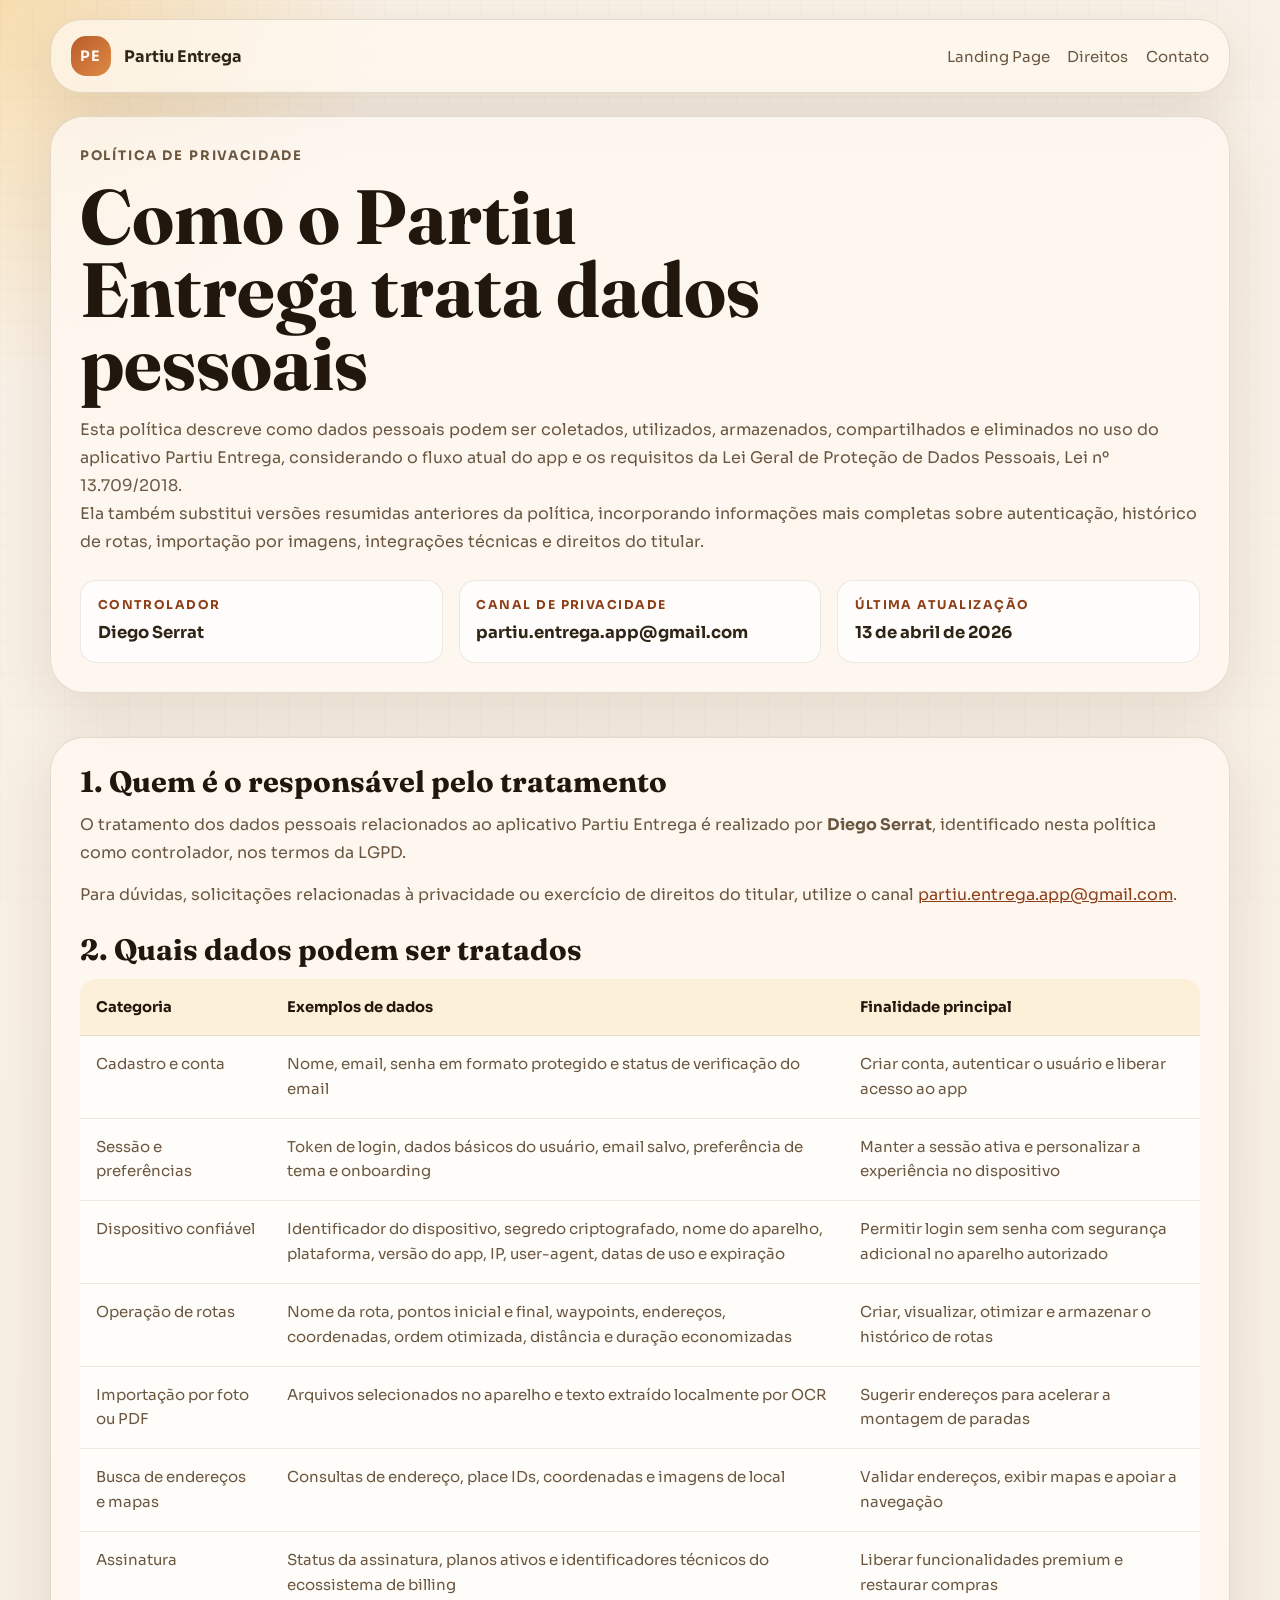
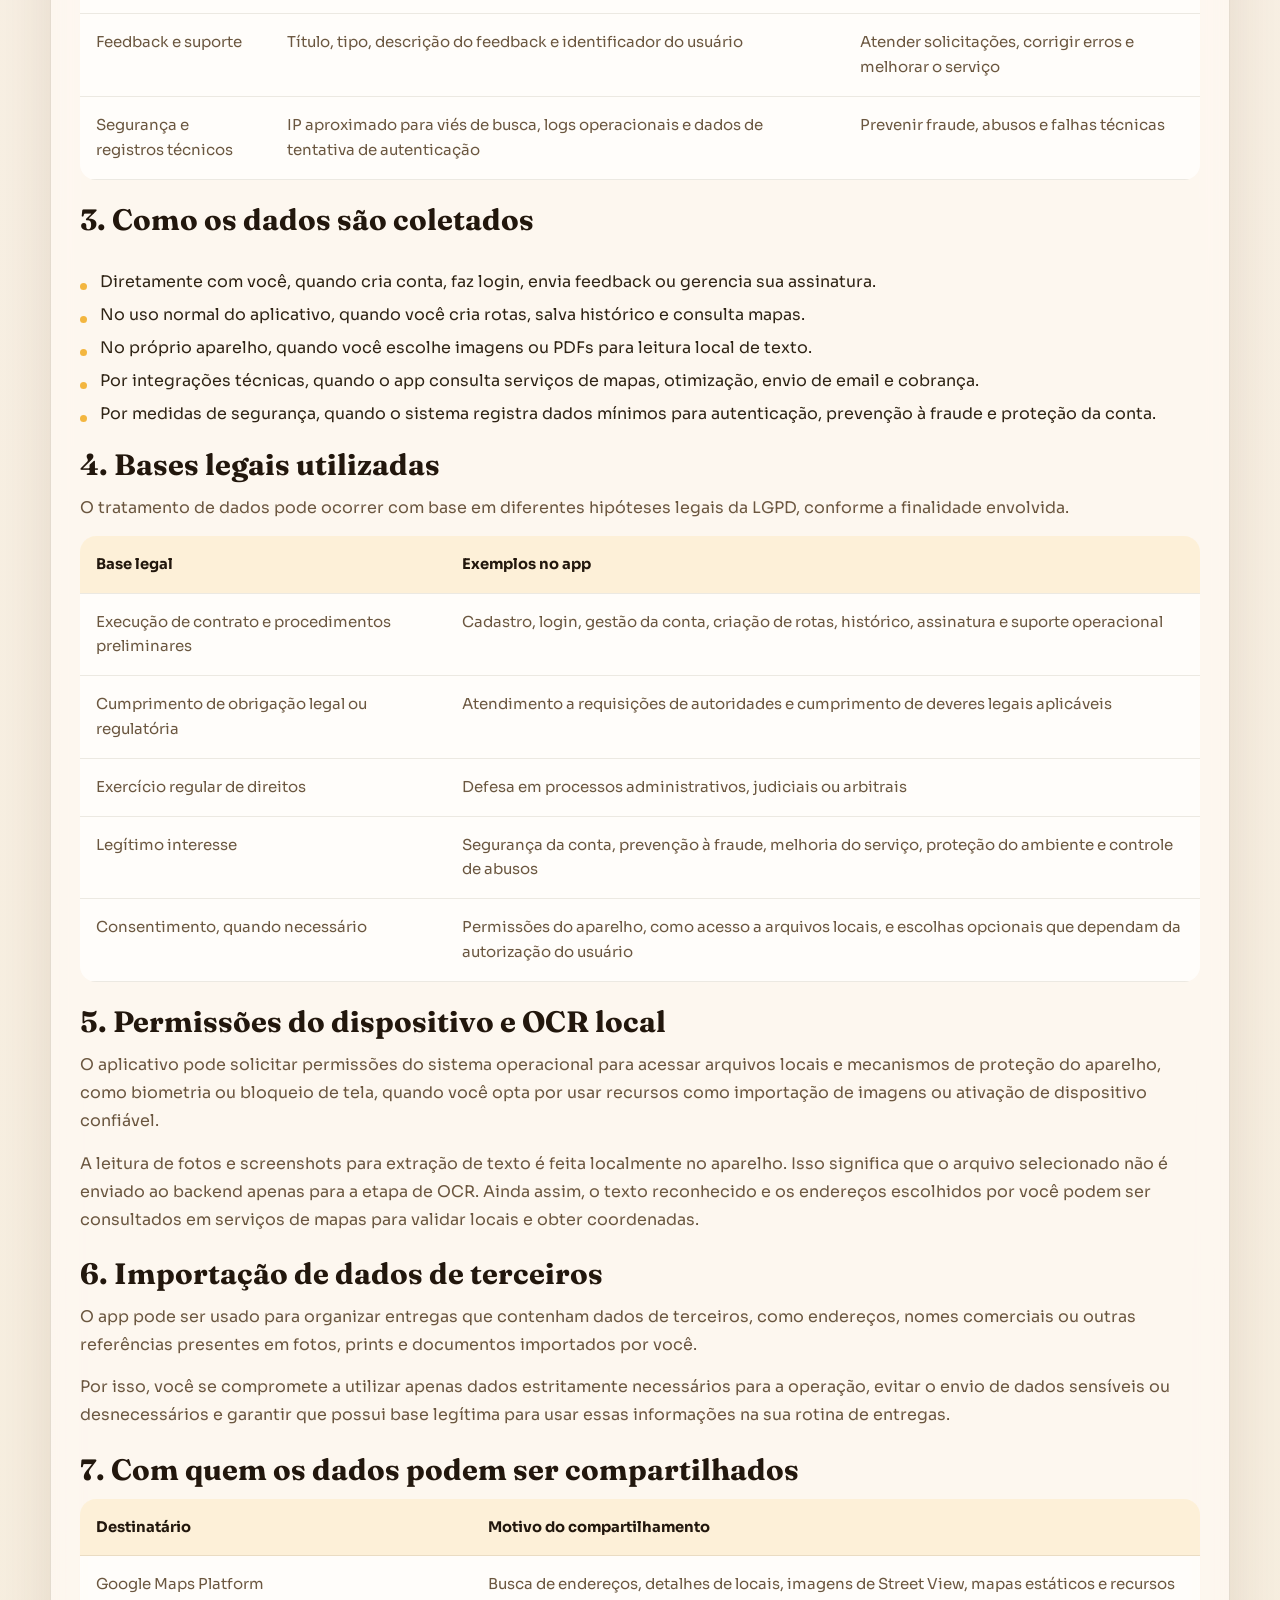
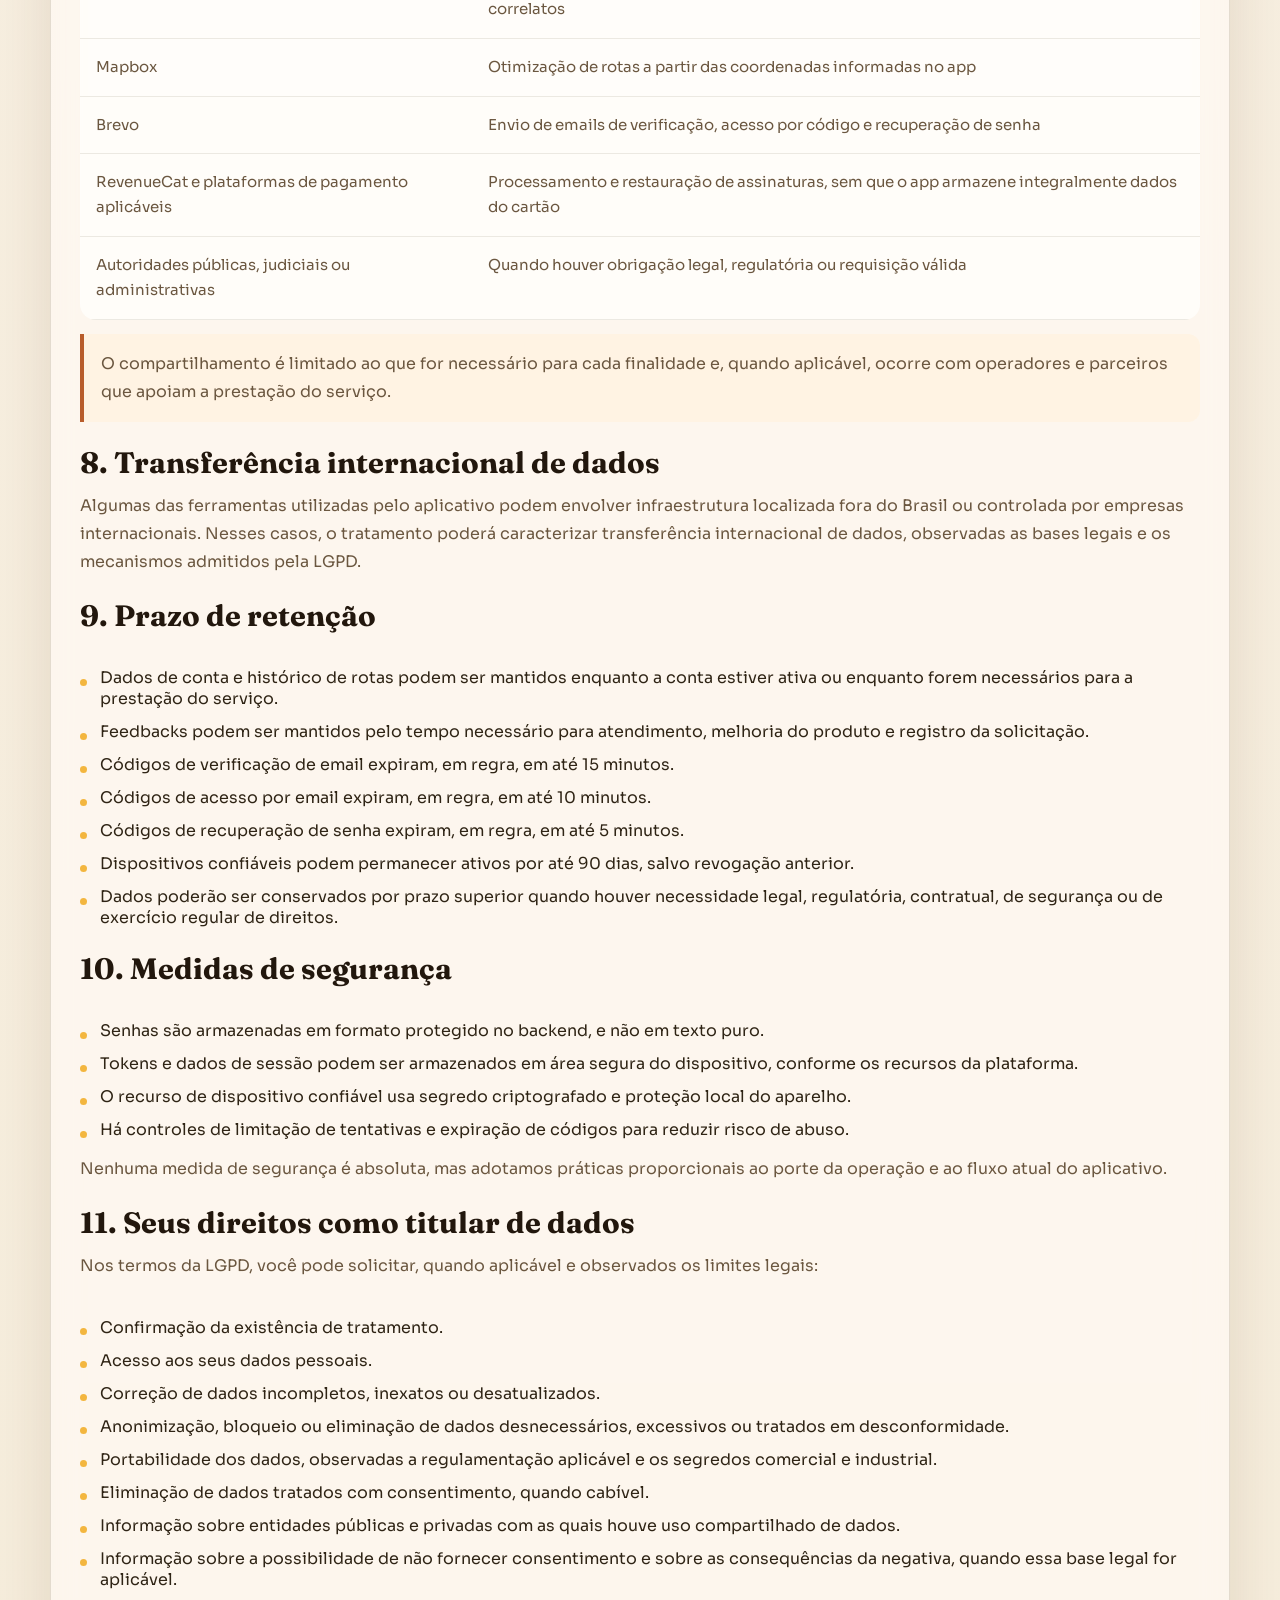
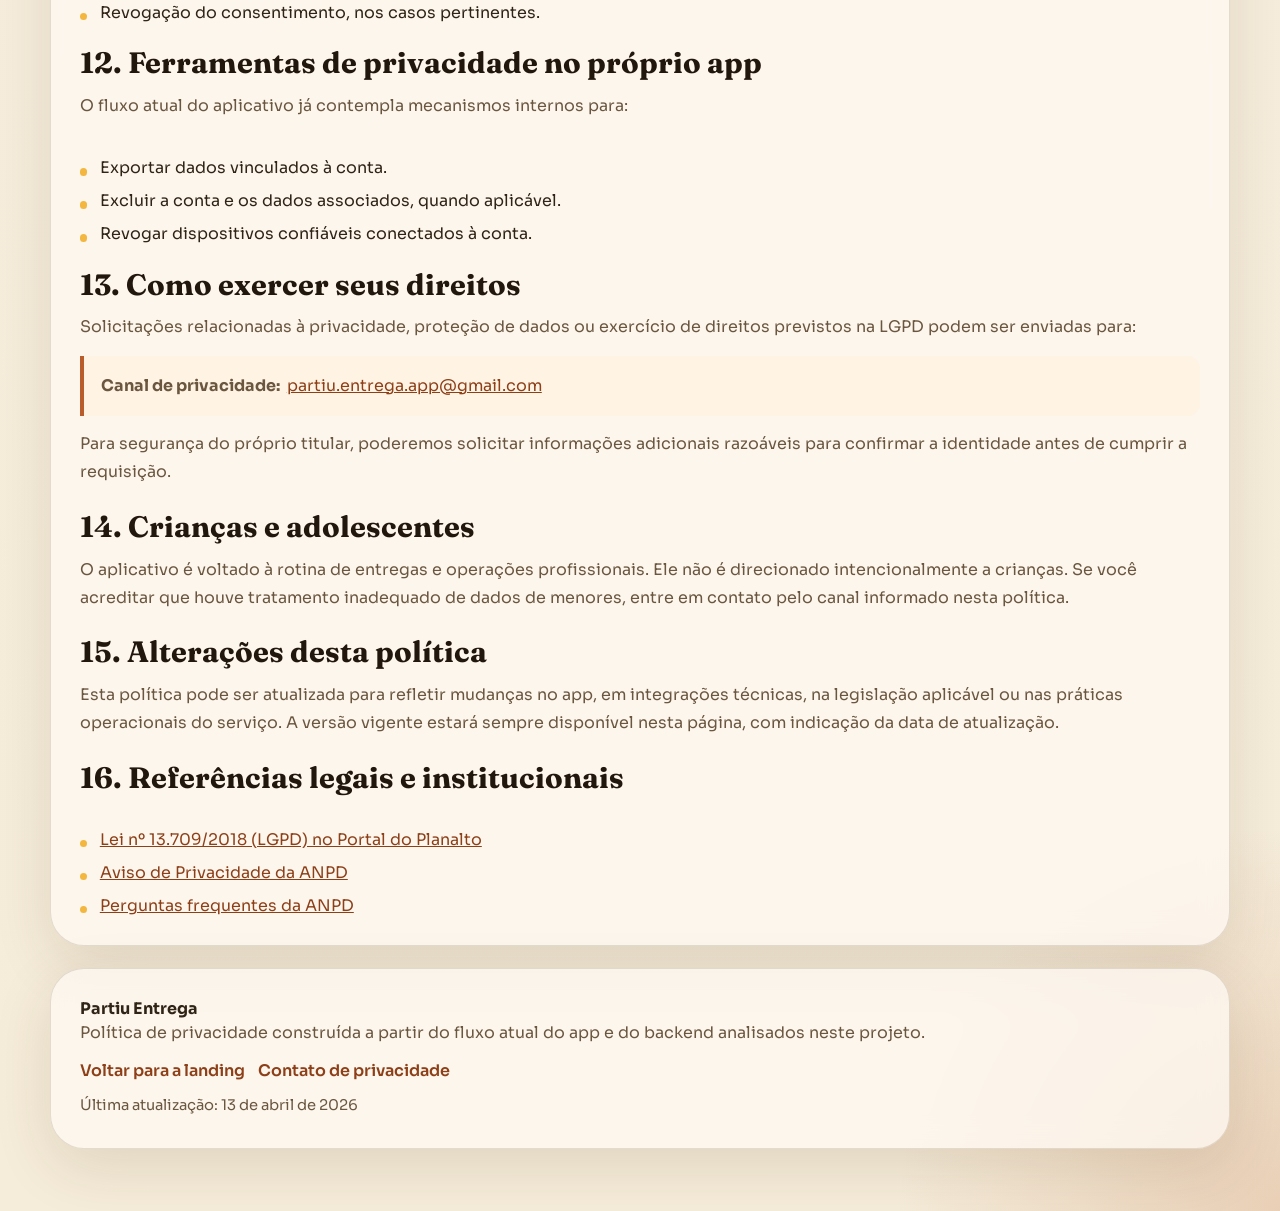
==== politica-de-privacidade.html @ 207a00ff "adding a page to project" ====
<!doctype html>
<html lang="pt-BR">
  <head>
    <meta charset="UTF-8" />
    <meta name="viewport" content="width=device-width, initial-scale=1.0" />
    <title>Política de Privacidade | Partiu Entrega</title>
    <meta
      name="description"
      content="Política de Privacidade do aplicativo Partiu Entrega, com foco em transparência, segurança e adequação à LGPD."
    />
    <link rel="stylesheet" href="./styles.css" />
  </head>
  <body>
    <div class="page-shell policy-page">
      <header class="site-header">
        <a class="brand" href="./index.html">
          <span class="brand-mark">PE</span>
          <span data-config="brandName">Partiu Entrega</span>
        </a>

        <nav class="site-nav" aria-label="Navegação principal">
          <a href="./index.html">Landing Page</a>
          <a href="#direitos">Direitos</a>
          <a href="#contato">Contato</a>
        </nav>
      </header>

      <main class="policy-main">
        <section class="policy-hero">
          <p class="eyebrow">Política de Privacidade</p>
          <h1>Como o <span data-config="brandName">Partiu Entrega</span> trata dados pessoais</h1>
          <p>
            Esta política descreve como dados pessoais podem ser coletados,
            utilizados, armazenados, compartilhados e eliminados no uso do
            aplicativo <span data-config="brandName">Partiu Entrega</span>,
            considerando o fluxo atual do app e os requisitos da Lei Geral de
            Proteção de Dados Pessoais, Lei nº 13.709/2018.
          </p>

          <p>
            Ela também substitui versões resumidas anteriores da política,
            incorporando informações mais completas sobre autenticação,
            histórico de rotas, importação por imagens, integrações técnicas e
            direitos do titular.
          </p>

          <div class="policy-summary">
            <div>
              <span class="summary-label">Controlador</span>
              <strong data-config="controllerName">Diego Serrat</strong>
            </div>
            <div>
              <span class="summary-label">Canal de privacidade</span>
              <strong data-config="contactEmail">serratdiego@gmail.com</strong>
            </div>
            <div>
              <span class="summary-label">Última atualização</span>
              <strong data-config="updatedAt">13 de abril de 2026</strong>
            </div>
          </div>
        </section>

        <article class="policy-content">
          <section>
            <h2>1. Quem é o responsável pelo tratamento</h2>
            <p>
              O tratamento dos dados pessoais relacionados ao aplicativo
              <span data-config="brandName">Partiu Entrega</span> é realizado
              por <strong data-config="controllerName">Diego Serrat</strong>,
              identificado nesta política como controlador, nos termos da LGPD.
            </p>
            <p>
              Para dúvidas, solicitações relacionadas à privacidade ou exercício
              de direitos do titular, utilize o canal
              <a data-config-link="contactMailto" href="mailto:serratdiego@gmail.com"
                ><span data-config="contactEmail">serratdiego@gmail.com</span></a
              >.
            </p>
          </section>

          <section>
            <h2>2. Quais dados podem ser tratados</h2>
            <div class="table-wrapper">
              <table class="policy-table">
                <thead>
                  <tr>
                    <th>Categoria</th>
                    <th>Exemplos de dados</th>
                    <th>Finalidade principal</th>
                  </tr>
                </thead>
                <tbody>
                  <tr>
                    <td>Cadastro e conta</td>
                    <td>Nome, email, senha em formato protegido e status de verificação do email</td>
                    <td>Criar conta, autenticar o usuário e liberar acesso ao app</td>
                  </tr>
                  <tr>
                    <td>Sessão e preferências</td>
                    <td>Token de login, dados básicos do usuário, email salvo, preferência de tema e onboarding</td>
                    <td>Manter a sessão ativa e personalizar a experiência no dispositivo</td>
                  </tr>
                  <tr>
                    <td>Dispositivo confiável</td>
                    <td>Identificador do dispositivo, segredo criptografado, nome do aparelho, plataforma, versão do app, IP, user-agent, datas de uso e expiração</td>
                    <td>Permitir login sem senha com segurança adicional no aparelho autorizado</td>
                  </tr>
                  <tr>
                    <td>Operação de rotas</td>
                    <td>Nome da rota, pontos inicial e final, waypoints, endereços, coordenadas, ordem otimizada, distância e duração economizadas</td>
                    <td>Criar, visualizar, otimizar e armazenar o histórico de rotas</td>
                  </tr>
                  <tr>
                    <td>Importação por foto ou PDF</td>
                    <td>Arquivos selecionados no aparelho e texto extraído localmente por OCR</td>
                    <td>Sugerir endereços para acelerar a montagem de paradas</td>
                  </tr>
                  <tr>
                    <td>Busca de endereços e mapas</td>
                    <td>Consultas de endereço, place IDs, coordenadas e imagens de local</td>
                    <td>Validar endereços, exibir mapas e apoiar a navegação</td>
                  </tr>
                  <tr>
                    <td>Assinatura</td>
                    <td>Status da assinatura, planos ativos e identificadores técnicos do ecossistema de billing</td>
                    <td>Liberar funcionalidades premium e restaurar compras</td>
                  </tr>
                  <tr>
                    <td>Feedback e suporte</td>
                    <td>Título, tipo, descrição do feedback e identificador do usuário</td>
                    <td>Atender solicitações, corrigir erros e melhorar o serviço</td>
                  </tr>
                  <tr>
                    <td>Segurança e registros técnicos</td>
                    <td>IP aproximado para viés de busca, logs operacionais e dados de tentativa de autenticação</td>
                    <td>Prevenir fraude, abusos e falhas técnicas</td>
                  </tr>
                </tbody>
              </table>
            </div>
          </section>

          <section>
            <h2>3. Como os dados são coletados</h2>
            <ul class="plain-list">
              <li>Diretamente com você, quando cria conta, faz login, envia feedback ou gerencia sua assinatura.</li>
              <li>No uso normal do aplicativo, quando você cria rotas, salva histórico e consulta mapas.</li>
              <li>No próprio aparelho, quando você escolhe imagens ou PDFs para leitura local de texto.</li>
              <li>Por integrações técnicas, quando o app consulta serviços de mapas, otimização, envio de email e cobrança.</li>
              <li>Por medidas de segurança, quando o sistema registra dados mínimos para autenticação, prevenção à fraude e proteção da conta.</li>
            </ul>
          </section>

          <section>
            <h2>4. Bases legais utilizadas</h2>
            <p>
              O tratamento de dados pode ocorrer com base em diferentes hipóteses
              legais da LGPD, conforme a finalidade envolvida.
            </p>
            <div class="table-wrapper">
              <table class="policy-table">
                <thead>
                  <tr>
                    <th>Base legal</th>
                    <th>Exemplos no app</th>
                  </tr>
                </thead>
                <tbody>
                  <tr>
                    <td>Execução de contrato e procedimentos preliminares</td>
                    <td>Cadastro, login, gestão da conta, criação de rotas, histórico, assinatura e suporte operacional</td>
                  </tr>
                  <tr>
                    <td>Cumprimento de obrigação legal ou regulatória</td>
                    <td>Atendimento a requisições de autoridades e cumprimento de deveres legais aplicáveis</td>
                  </tr>
                  <tr>
                    <td>Exercício regular de direitos</td>
                    <td>Defesa em processos administrativos, judiciais ou arbitrais</td>
                  </tr>
                  <tr>
                    <td>Legítimo interesse</td>
                    <td>Segurança da conta, prevenção à fraude, melhoria do serviço, proteção do ambiente e controle de abusos</td>
                  </tr>
                  <tr>
                    <td>Consentimento, quando necessário</td>
                    <td>Permissões do aparelho, como acesso a arquivos locais, e escolhas opcionais que dependam da autorização do usuário</td>
                  </tr>
                </tbody>
              </table>
            </div>
          </section>

          <section>
            <h2>5. Permissões do dispositivo e OCR local</h2>
            <p>
              O aplicativo pode solicitar permissões do sistema operacional para
              acessar arquivos locais e mecanismos de proteção do aparelho, como
              biometria ou bloqueio de tela, quando você opta por usar recursos
              como importação de imagens ou ativação de dispositivo confiável.
            </p>
            <p>
              A leitura de fotos e screenshots para extração de texto é feita
              localmente no aparelho. Isso significa que o arquivo selecionado
              não é enviado ao backend apenas para a etapa de OCR. Ainda assim,
              o texto reconhecido e os endereços escolhidos por você podem ser
              consultados em serviços de mapas para validar locais e obter
              coordenadas.
            </p>
          </section>

          <section>
            <h2>6. Importação de dados de terceiros</h2>
            <p>
              O app pode ser usado para organizar entregas que contenham dados de
              terceiros, como endereços, nomes comerciais ou outras referências
              presentes em fotos, prints e documentos importados por você.
            </p>
            <p>
              Por isso, você se compromete a utilizar apenas dados estritamente
              necessários para a operação, evitar o envio de dados sensíveis ou
              desnecessários e garantir que possui base legítima para usar essas
              informações na sua rotina de entregas.
            </p>
          </section>

          <section>
            <h2>7. Com quem os dados podem ser compartilhados</h2>
            <div class="table-wrapper">
              <table class="policy-table">
                <thead>
                  <tr>
                    <th>Destinatário</th>
                    <th>Motivo do compartilhamento</th>
                  </tr>
                </thead>
                <tbody>
                  <tr>
                    <td>Google Maps Platform</td>
                    <td>Busca de endereços, detalhes de locais, imagens de Street View, mapas estáticos e recursos correlatos</td>
                  </tr>
                  <tr>
                    <td>Mapbox</td>
                    <td>Otimização de rotas a partir das coordenadas informadas no app</td>
                  </tr>
                  <tr>
                    <td>Brevo</td>
                    <td>Envio de emails de verificação, acesso por código e recuperação de senha</td>
                  </tr>
                  <tr>
                    <td>RevenueCat e plataformas de pagamento aplicáveis</td>
                    <td>Processamento e restauração de assinaturas, sem que o app armazene integralmente dados do cartão</td>
                  </tr>
                  <tr>
                    <td>Autoridades públicas, judiciais ou administrativas</td>
                    <td>Quando houver obrigação legal, regulatória ou requisição válida</td>
                  </tr>
                </tbody>
              </table>
            </div>
            <p class="notice">
              O compartilhamento é limitado ao que for necessário para cada
              finalidade e, quando aplicável, ocorre com operadores e parceiros
              que apoiam a prestação do serviço.
            </p>
          </section>

          <section>
            <h2>8. Transferência internacional de dados</h2>
            <p>
              Algumas das ferramentas utilizadas pelo aplicativo podem envolver
              infraestrutura localizada fora do Brasil ou controlada por empresas
              internacionais. Nesses casos, o tratamento poderá caracterizar
              transferência internacional de dados, observadas as bases legais e
              os mecanismos admitidos pela LGPD.
            </p>
          </section>

          <section>
            <h2>9. Prazo de retenção</h2>
            <ul class="plain-list">
              <li>Dados de conta e histórico de rotas podem ser mantidos enquanto a conta estiver ativa ou enquanto forem necessários para a prestação do serviço.</li>
              <li>Feedbacks podem ser mantidos pelo tempo necessário para atendimento, melhoria do produto e registro da solicitação.</li>
              <li>Códigos de verificação de email expiram, em regra, em até 15 minutos.</li>
              <li>Códigos de acesso por email expiram, em regra, em até 10 minutos.</li>
              <li>Códigos de recuperação de senha expiram, em regra, em até 5 minutos.</li>
              <li>Dispositivos confiáveis podem permanecer ativos por até 90 dias, salvo revogação anterior.</li>
              <li>Dados poderão ser conservados por prazo superior quando houver necessidade legal, regulatória, contratual, de segurança ou de exercício regular de direitos.</li>
            </ul>
          </section>

          <section>
            <h2>10. Medidas de segurança</h2>
            <ul class="plain-list">
              <li>Senhas são armazenadas em formato protegido no backend, e não em texto puro.</li>
              <li>Tokens e dados de sessão podem ser armazenados em área segura do dispositivo, conforme os recursos da plataforma.</li>
              <li>O recurso de dispositivo confiável usa segredo criptografado e proteção local do aparelho.</li>
              <li>Há controles de limitação de tentativas e expiração de códigos para reduzir risco de abuso.</li>
            </ul>
            <p>
              Nenhuma medida de segurança é absoluta, mas adotamos práticas
              proporcionais ao porte da operação e ao fluxo atual do aplicativo.
            </p>
          </section>

          <section id="direitos">
            <h2>11. Seus direitos como titular de dados</h2>
            <p>
              Nos termos da LGPD, você pode solicitar, quando aplicável e
              observados os limites legais:
            </p>
            <ul class="plain-list">
              <li>Confirmação da existência de tratamento.</li>
              <li>Acesso aos seus dados pessoais.</li>
              <li>Correção de dados incompletos, inexatos ou desatualizados.</li>
              <li>Anonimização, bloqueio ou eliminação de dados desnecessários, excessivos ou tratados em desconformidade.</li>
              <li>Portabilidade dos dados, observadas a regulamentação aplicável e os segredos comercial e industrial.</li>
              <li>Eliminação de dados tratados com consentimento, quando cabível.</li>
              <li>Informação sobre entidades públicas e privadas com as quais houve uso compartilhado de dados.</li>
              <li>Informação sobre a possibilidade de não fornecer consentimento e sobre as consequências da negativa, quando essa base legal for aplicável.</li>
              <li>Revogação do consentimento, nos casos pertinentes.</li>
            </ul>
          </section>

          <section>
            <h2>12. Ferramentas de privacidade no próprio app</h2>
            <p>
              O fluxo atual do aplicativo já contempla mecanismos internos para:
            </p>
            <ul class="plain-list">
              <li>Exportar dados vinculados à conta.</li>
              <li>Excluir a conta e os dados associados, quando aplicável.</li>
              <li>Revogar dispositivos confiáveis conectados à conta.</li>
            </ul>
          </section>

          <section id="contato">
            <h2>13. Como exercer seus direitos</h2>
            <p>
              Solicitações relacionadas à privacidade, proteção de dados ou
              exercício de direitos previstos na LGPD podem ser enviadas para:
            </p>
            <p class="contact-card">
              <strong>Canal de privacidade:</strong>
              <a data-config-link="contactMailto" href="mailto:serratdiego@gmail.com"
                ><span data-config="contactEmail">serratdiego@gmail.com</span></a
              >
            </p>
            <p>
              Para segurança do próprio titular, poderemos solicitar informações
              adicionais razoáveis para confirmar a identidade antes de cumprir a
              requisição.
            </p>
          </section>

          <section>
            <h2>14. Crianças e adolescentes</h2>
            <p>
              O aplicativo é voltado à rotina de entregas e operações
              profissionais. Ele não é direcionado intencionalmente a crianças.
              Se você acreditar que houve tratamento inadequado de dados de
              menores, entre em contato pelo canal informado nesta política.
            </p>
          </section>

          <section>
            <h2>15. Alterações desta política</h2>
            <p>
              Esta política pode ser atualizada para refletir mudanças no app,
              em integrações técnicas, na legislação aplicável ou nas práticas
              operacionais do serviço. A versão vigente estará sempre disponível
              nesta página, com indicação da data de atualização.
            </p>
          </section>

          <section>
            <h2>16. Referências legais e institucionais</h2>
            <ul class="plain-list">
              <li>
                <a
                  href="https://www.planalto.gov.br/ccivil_03/_ato2015-2018/2018/lei/l13709.htm"
                  target="_blank"
                  rel="noreferrer"
                  >Lei nº 13.709/2018 (LGPD) no Portal do Planalto</a
                >
              </li>
              <li>
                <a
                  href="https://www.gov.br/anpd/pt-br/acesso-a-informacao/aviso-de-privacidade"
                  target="_blank"
                  rel="noreferrer"
                  >Aviso de Privacidade da ANPD</a
                >
              </li>
              <li>
                <a
                  href="https://www.gov.br/anpd/pt-br/acesso-a-informacao/perguntas-frequentes/perguntas-frequentes"
                  target="_blank"
                  rel="noreferrer"
                  >Perguntas frequentes da ANPD</a
                >
              </li>
            </ul>
          </section>
        </article>
      </main>

      <footer class="site-footer">
        <div>
          <strong data-config="brandName">Partiu Entrega</strong>
          <p>
            Política de privacidade construída a partir do fluxo atual do app e
            do backend analisados neste projeto.
          </p>
        </div>

        <div class="footer-links">
          <a href="./index.html">Voltar para a landing</a>
          <a data-config-link="contactMailto" href="mailto:serratdiego@gmail.com"
            >Contato de privacidade</a
          >
        </div>

        <p class="footer-meta">
          Última atualização: <span data-config="updatedAt">13 de abril de 2026</span>
        </p>
      </footer>
    </div>

    <script src="./script.js"></script>
  </body>
</html>
---- styles.css ----
@import url("https://fonts.googleapis.com/css2?family=Fraunces:wght@600;700&family=Sora:wght@400;500;600;700&display=swap");

:root {
  --bg: #f6efe4;
  --bg-strong: #f0dfc5;
  --surface: rgba(255, 251, 245, 0.82);
  --surface-strong: #fff8ef;
  --card: rgba(255, 255, 255, 0.8);
  --border: rgba(71, 49, 18, 0.14);
  --text: #2f2415;
  --text-soft: #6b5740;
  --heading: #22170d;
  --primary: #b85c2b;
  --primary-strong: #8d3f18;
  --accent: #f3b63f;
  --accent-soft: #ffe09c;
  --shadow: 0 18px 60px rgba(74, 42, 9, 0.12);
  --radius-xl: 28px;
  --radius-lg: 22px;
  --radius-md: 16px;
  --radius-sm: 12px;
  --max-width: 1180px;
}

* {
  box-sizing: border-box;
}

html {
  scroll-behavior: smooth;
}

body {
  margin: 0;
  color: var(--text);
  font-family: "Sora", "Segoe UI", sans-serif;
  background:
    radial-gradient(circle at top left, rgba(243, 182, 63, 0.33), transparent 24rem),
    radial-gradient(circle at bottom right, rgba(184, 92, 43, 0.2), transparent 24rem),
    linear-gradient(180deg, #f9f1e7 0%, #f5ecd9 100%);
}

body::before {
  position: fixed;
  inset: 0;
  background-image:
    linear-gradient(rgba(47, 36, 21, 0.025) 1px, transparent 1px),
    linear-gradient(90deg, rgba(47, 36, 21, 0.025) 1px, transparent 1px);
  background-size: 32px 32px;
  content: "";
  pointer-events: none;
  opacity: 0.55;
}

a {
  color: inherit;
}

code {
  padding: 0.16rem 0.4rem;
  border-radius: 999px;
  background: rgba(47, 36, 21, 0.07);
  font-family: "Sora", sans-serif;
  font-size: 0.92em;
}

.page-shell {
  position: relative;
  z-index: 1;
  width: min(calc(100% - 2rem), var(--max-width));
  margin: 0 auto;
  padding: 1.2rem 0 2.5rem;
}

.site-header,
.site-footer,
.hero,
.section,
.policy-hero,
.policy-content {
  backdrop-filter: blur(14px);
}

.site-header {
  display: flex;
  align-items: center;
  justify-content: space-between;
  gap: 1rem;
  padding: 1rem 1.25rem;
  margin-bottom: 1.4rem;
  border: 1px solid var(--border);
  border-radius: calc(var(--radius-xl) + 4px);
  background: rgba(255, 249, 241, 0.68);
  box-shadow: var(--shadow);
}

.brand {
  display: inline-flex;
  align-items: center;
  gap: 0.8rem;
  font-weight: 700;
  text-decoration: none;
}

.brand-mark {
  display: grid;
  place-items: center;
  width: 2.5rem;
  height: 2.5rem;
  border-radius: 0.95rem;
  background: linear-gradient(135deg, var(--primary) 0%, #de8a44 100%);
  color: #fff8f2;
  font-size: 0.9rem;
  letter-spacing: 0.08em;
}

.site-nav {
  display: flex;
  flex-wrap: wrap;
  align-items: center;
  justify-content: flex-end;
  gap: 0.9rem 1.1rem;
}

.site-nav a {
  text-decoration: none;
  color: var(--text-soft);
  font-size: 0.94rem;
}

.site-nav a:hover,
.site-nav a:focus-visible {
  color: var(--heading);
}

.nav-cta {
  padding: 0.72rem 1rem;
  border-radius: 999px;
  background: rgba(184, 92, 43, 0.12);
  color: var(--primary-strong) !important;
  font-weight: 600;
}

.hero {
  display: grid;
  grid-template-columns: minmax(0, 1.25fr) minmax(320px, 0.95fr);
  gap: 1.4rem;
  padding: 2rem;
  margin-bottom: 1.4rem;
  border: 1px solid var(--border);
  border-radius: 40px;
  background:
    radial-gradient(circle at right top, rgba(243, 182, 63, 0.25), transparent 14rem),
    linear-gradient(180deg, rgba(255, 251, 246, 0.82), rgba(255, 246, 233, 0.74));
  box-shadow: var(--shadow);
}

.hero-copy,
.section-heading {
  max-width: 42rem;
}

.eyebrow {
  margin: 0 0 0.8rem;
  color: var(--primary-strong);
  font-size: 0.82rem;
  font-weight: 700;
  letter-spacing: 0.14em;
  text-transform: uppercase;
}

h1,
h2,
h3 {
  margin: 0;
  color: var(--heading);
}

h1,
h2 {
  font-family: "Fraunces", Georgia, serif;
}

h1 {
  max-width: 13ch;
  font-size: clamp(2.8rem, 6vw, 5.2rem);
  line-height: 0.95;
}

h2 {
  font-size: clamp(2rem, 3.6vw, 3.25rem);
  line-height: 1;
}

h3 {
  font-size: 1.1rem;
  line-height: 1.35;
}

p {
  margin: 0;
  line-height: 1.75;
}

.hero-text,
.section-heading p,
.policy-hero p,
.policy-content p,
.feature-card p,
.step-card p,
.privacy-panel p,
.metric-card p {
  color: var(--text-soft);
}

.hero-text {
  margin-top: 1.25rem;
  font-size: 1.03rem;
}

.hero-actions,
.footer-links {
  display: flex;
  flex-wrap: wrap;
  gap: 0.85rem;
}

.hero-actions {
  margin-top: 1.5rem;
}

.button {
  display: inline-flex;
  align-items: center;
  justify-content: center;
  padding: 0.92rem 1.25rem;
  border: 1px solid transparent;
  border-radius: 999px;
  text-decoration: none;
  font-weight: 600;
  transition:
    transform 180ms ease,
    box-shadow 180ms ease,
    background 180ms ease;
}

.button:hover,
.button:focus-visible {
  transform: translateY(-1px);
}

.button-primary {
  background: linear-gradient(135deg, var(--primary) 0%, #d57c3e 100%);
  color: #fff8f1;
  box-shadow: 0 12px 28px rgba(184, 92, 43, 0.24);
}

.button-secondary {
  border-color: var(--border);
  background: rgba(255, 255, 255, 0.62);
  color: var(--heading);
}

.hero-highlights,
.plain-list {
  padding: 0;
  margin: 1.4rem 0 0;
  list-style: none;
}

.hero-highlights li,
.plain-list li {
  position: relative;
  padding-left: 1.25rem;
  color: var(--text);
}

.hero-highlights li + li,
.plain-list li + li {
  margin-top: 0.75rem;
}

.hero-highlights li::before,
.plain-list li::before {
  position: absolute;
  top: 0.72rem;
  left: 0;
  width: 0.45rem;
  height: 0.45rem;
  border-radius: 999px;
  background: var(--accent);
  content: "";
}

.hero-card,
.feature-card,
.step-card,
.privacy-panel,
.section,
.policy-hero,
.policy-content,
.site-footer {
  border: 1px solid var(--border);
  box-shadow: var(--shadow);
}

.hero-card {
  display: grid;
  gap: 1rem;
  align-content: start;
  padding: 1.3rem;
  border-radius: 32px;
  background:
    radial-gradient(circle at top right, rgba(255, 224, 156, 0.65), transparent 11rem),
    rgba(255, 251, 245, 0.82);
}

.metric-card,
.feature-card,
.step-card,
.privacy-panel {
  padding: 1.25rem;
  border-radius: var(--radius-lg);
  background: rgba(255, 255, 255, 0.7);
}

.metric-label,
.metric-kicker,
.summary-label {
  display: block;
  margin-bottom: 0.5rem;
  color: var(--primary-strong);
  font-size: 0.76rem;
  font-weight: 700;
  letter-spacing: 0.12em;
  text-transform: uppercase;
}

.metric-card strong,
.metric-grid strong,
.policy-summary strong {
  display: block;
  font-size: 1.03rem;
  line-height: 1.5;
}

.metric-grid,
.privacy-panels,
.feature-grid,
.steps-grid,
.policy-summary {
  display: grid;
  gap: 1rem;
}

.metric-grid {
  grid-template-columns: repeat(2, minmax(0, 1fr));
}

.metric-grid > div {
  padding: 1rem;
  border: 1px solid rgba(71, 49, 18, 0.1);
  border-radius: var(--radius-md);
  background: rgba(255, 255, 255, 0.62);
}

.section,
.policy-hero,
.policy-content,
.site-footer {
  padding: 1.8rem;
  margin-bottom: 1.4rem;
  border-radius: 34px;
  background: rgba(255, 250, 244, 0.72);
}

.section-heading {
  margin-bottom: 1.4rem;
}

.section-heading p {
  margin-top: 0.9rem;
}

.feature-grid,
.steps-grid,
.privacy-panels {
  grid-template-columns: repeat(3, minmax(0, 1fr));
}

.feature-card,
.step-card,
.privacy-panel {
  display: flex;
  flex-direction: column;
  gap: 0.7rem;
}

.step-card {
  position: relative;
  overflow: hidden;
}

.step-card::after {
  position: absolute;
  inset: auto -2rem -2rem auto;
  width: 7rem;
  height: 7rem;
  border-radius: 999px;
  background: rgba(243, 182, 63, 0.2);
  content: "";
}

.step-number {
  font-family: "Fraunces", Georgia, serif;
  color: var(--primary);
  font-size: 2.2rem;
  line-height: 1;
}

.steps-section {
  background:
    radial-gradient(circle at top left, rgba(243, 182, 63, 0.22), transparent 12rem),
    rgba(255, 250, 244, 0.72);
}

.cta-strip {
  display: flex;
  align-items: center;
  justify-content: space-between;
  gap: 1rem;
  margin-top: 1.35rem;
  padding: 1.1rem 1.2rem;
  border-radius: var(--radius-lg);
  background: linear-gradient(135deg, rgba(184, 92, 43, 0.1), rgba(243, 182, 63, 0.18));
}

.site-footer {
  display: grid;
  gap: 0.8rem;
}

.site-footer p {
  color: var(--text-soft);
}

.footer-links a {
  color: var(--primary-strong);
  text-decoration: none;
  font-weight: 600;
}

.footer-meta {
  font-size: 0.92rem;
}

.policy-main {
  display: grid;
  gap: 1.4rem;
}

.policy-hero h1 {
  max-width: 15ch;
  margin-bottom: 1rem;
}

.policy-summary {
  grid-template-columns: repeat(3, minmax(0, 1fr));
  margin-top: 1.5rem;
}

.policy-summary > div {
  padding: 1rem 1.05rem;
  border-radius: var(--radius-md);
  border: 1px solid rgba(71, 49, 18, 0.1);
  background: rgba(255, 255, 255, 0.68);
}

.policy-content {
  display: grid;
  gap: 1.6rem;
}

.policy-content section {
  display: grid;
  gap: 0.9rem;
}

.policy-content h2 {
  font-size: clamp(1.45rem, 2.3vw, 2rem);
}

.table-wrapper {
  overflow-x: auto;
}

.policy-table {
  width: 100%;
  border-collapse: collapse;
  min-width: 760px;
  background: rgba(255, 255, 255, 0.68);
  border-radius: var(--radius-md);
  overflow: hidden;
}

.policy-table th,
.policy-table td {
  padding: 1rem;
  border-bottom: 1px solid rgba(71, 49, 18, 0.1);
  text-align: left;
  vertical-align: top;
  line-height: 1.65;
}

.policy-table th {
  background: rgba(243, 182, 63, 0.18);
  color: var(--heading);
  font-size: 0.92rem;
}

.policy-table td {
  color: var(--text-soft);
  font-size: 0.94rem;
}

.notice,
.contact-card {
  padding: 1rem 1.1rem;
  border-left: 4px solid var(--primary);
  border-radius: 0 var(--radius-sm) var(--radius-sm) 0;
  background: rgba(255, 243, 226, 0.95);
}

.contact-card {
  display: inline-flex;
  gap: 0.4rem;
  flex-wrap: wrap;
}

.contact-card a,
.policy-content a {
  color: var(--primary-strong);
}

[aria-disabled="true"] {
  pointer-events: none;
  opacity: 0.55;
}

@media (max-width: 960px) {
  .hero,
  .feature-grid,
  .steps-grid,
  .privacy-panels,
  .policy-summary {
    grid-template-columns: 1fr;
  }

  .hero {
    padding: 1.55rem;
  }

  .site-header {
    flex-direction: column;
    align-items: flex-start;
  }

  .site-nav {
    justify-content: flex-start;
  }

  h1 {
    max-width: 100%;
  }

  .cta-strip {
    flex-direction: column;
    align-items: flex-start;
  }
}

@media (max-width: 640px) {
  .page-shell {
    width: min(calc(100% - 1rem), var(--max-width));
    padding-top: 0.55rem;
  }

  .site-header,
  .section,
  .policy-hero,
  .policy-content,
  .site-footer,
  .hero {
    border-radius: 24px;
    padding: 1.15rem;
  }

  .metric-grid {
    grid-template-columns: 1fr;
  }

  .button,
  .nav-cta {
    width: 100%;
  }

  .hero-actions,
  .footer-links {
    width: 100%;
  }

  .footer-links a {
    width: 100%;
  }
}
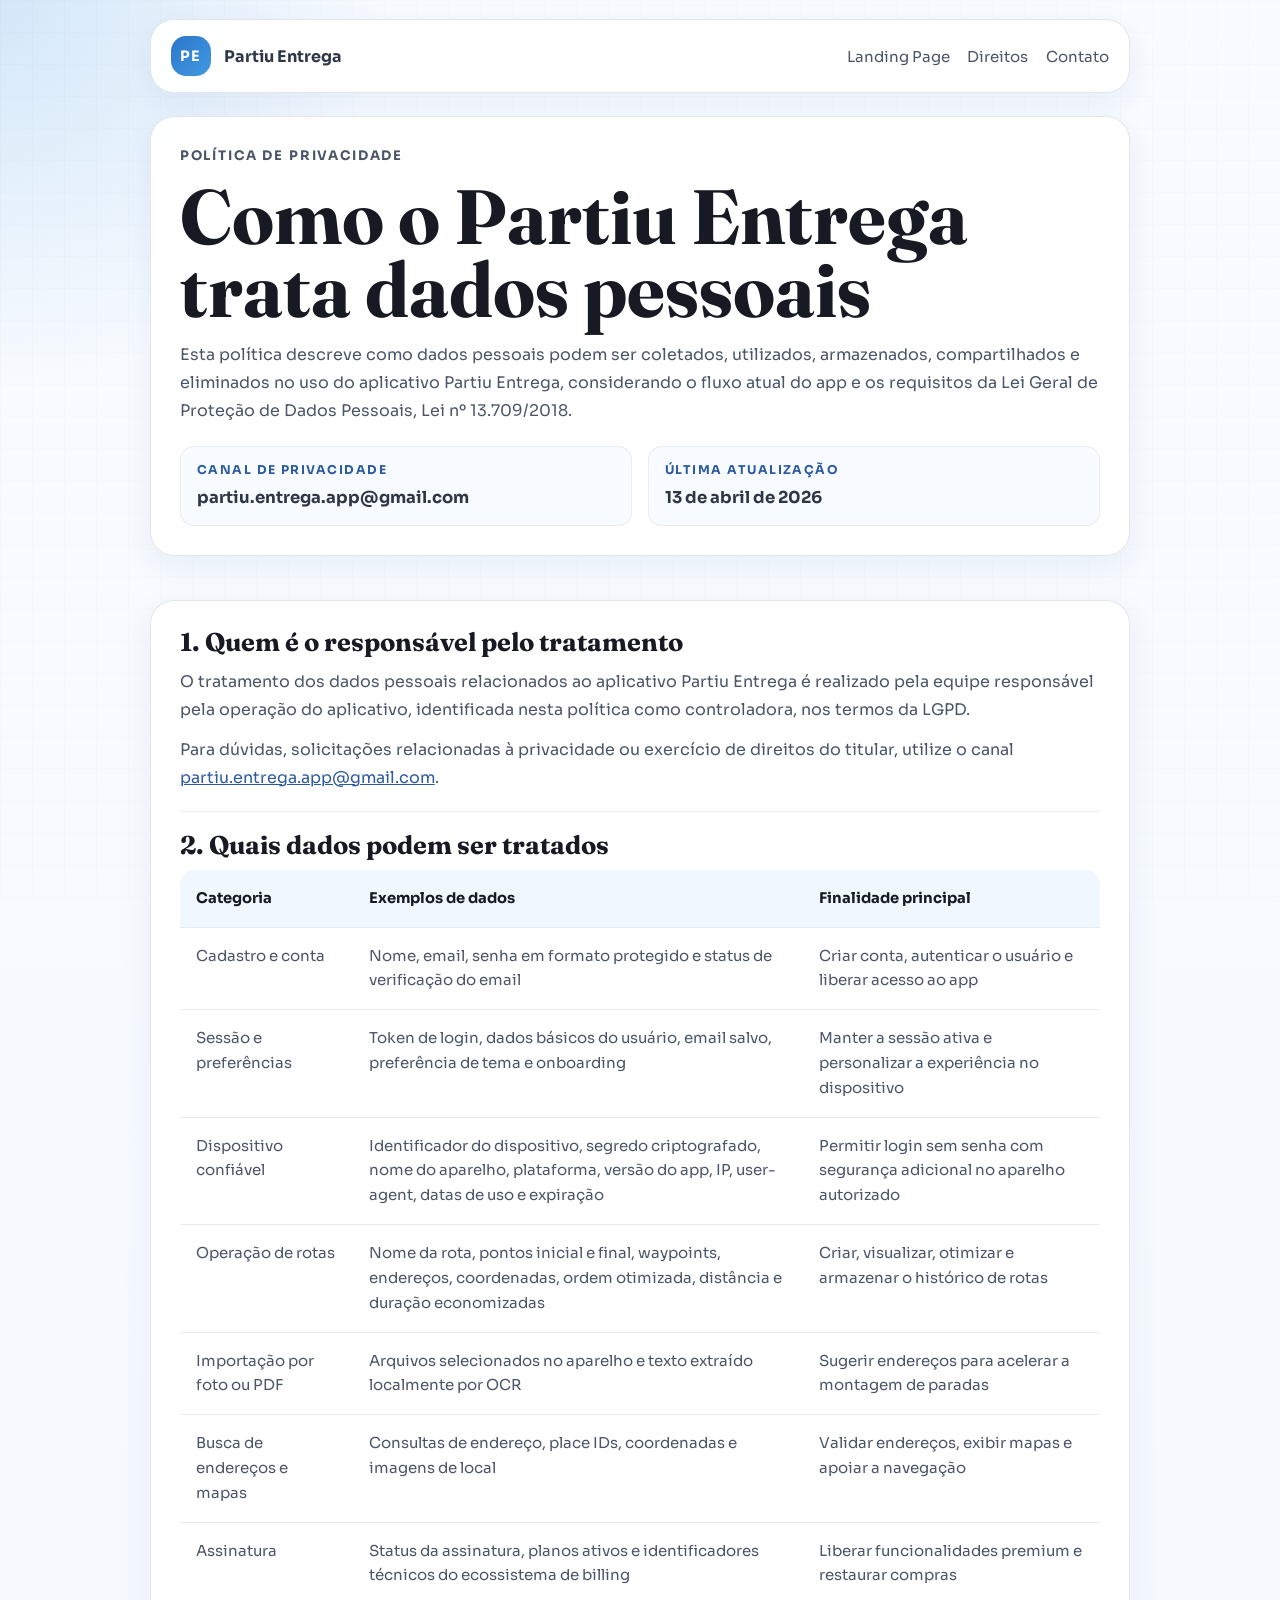
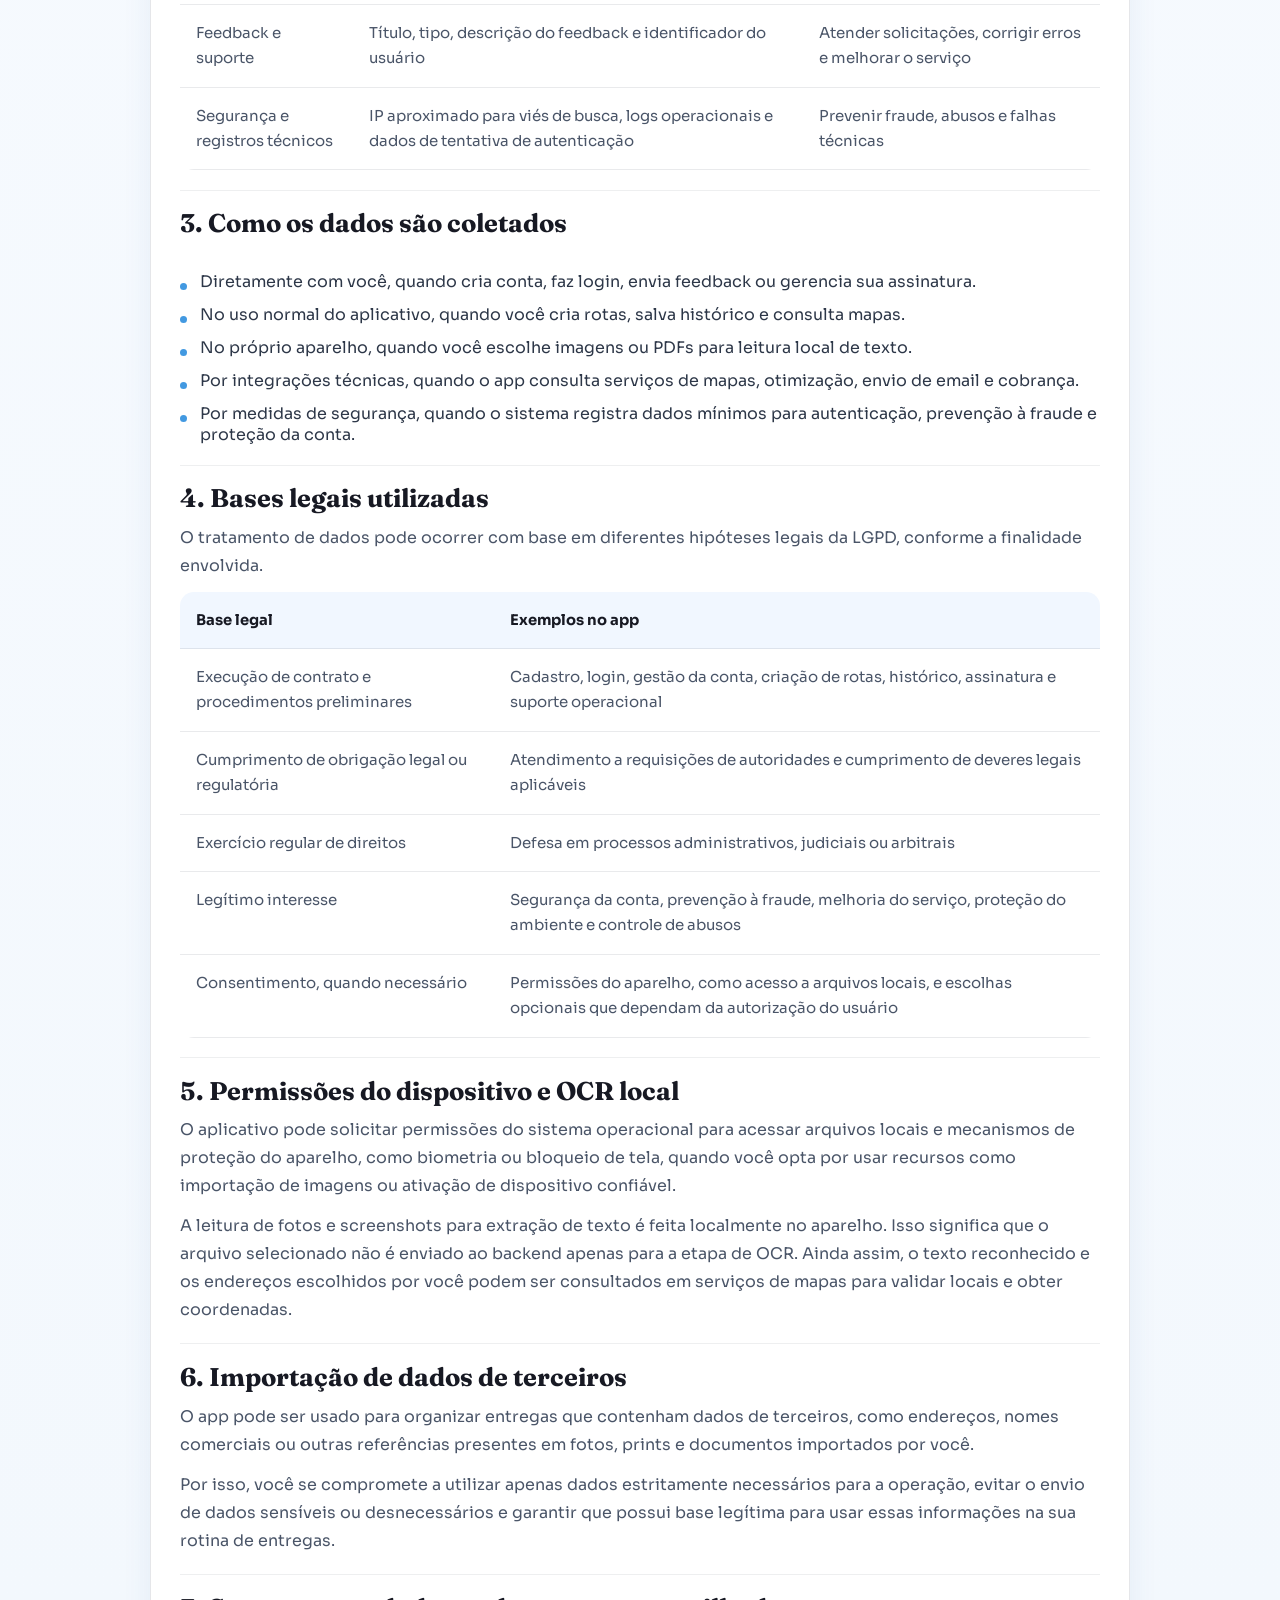
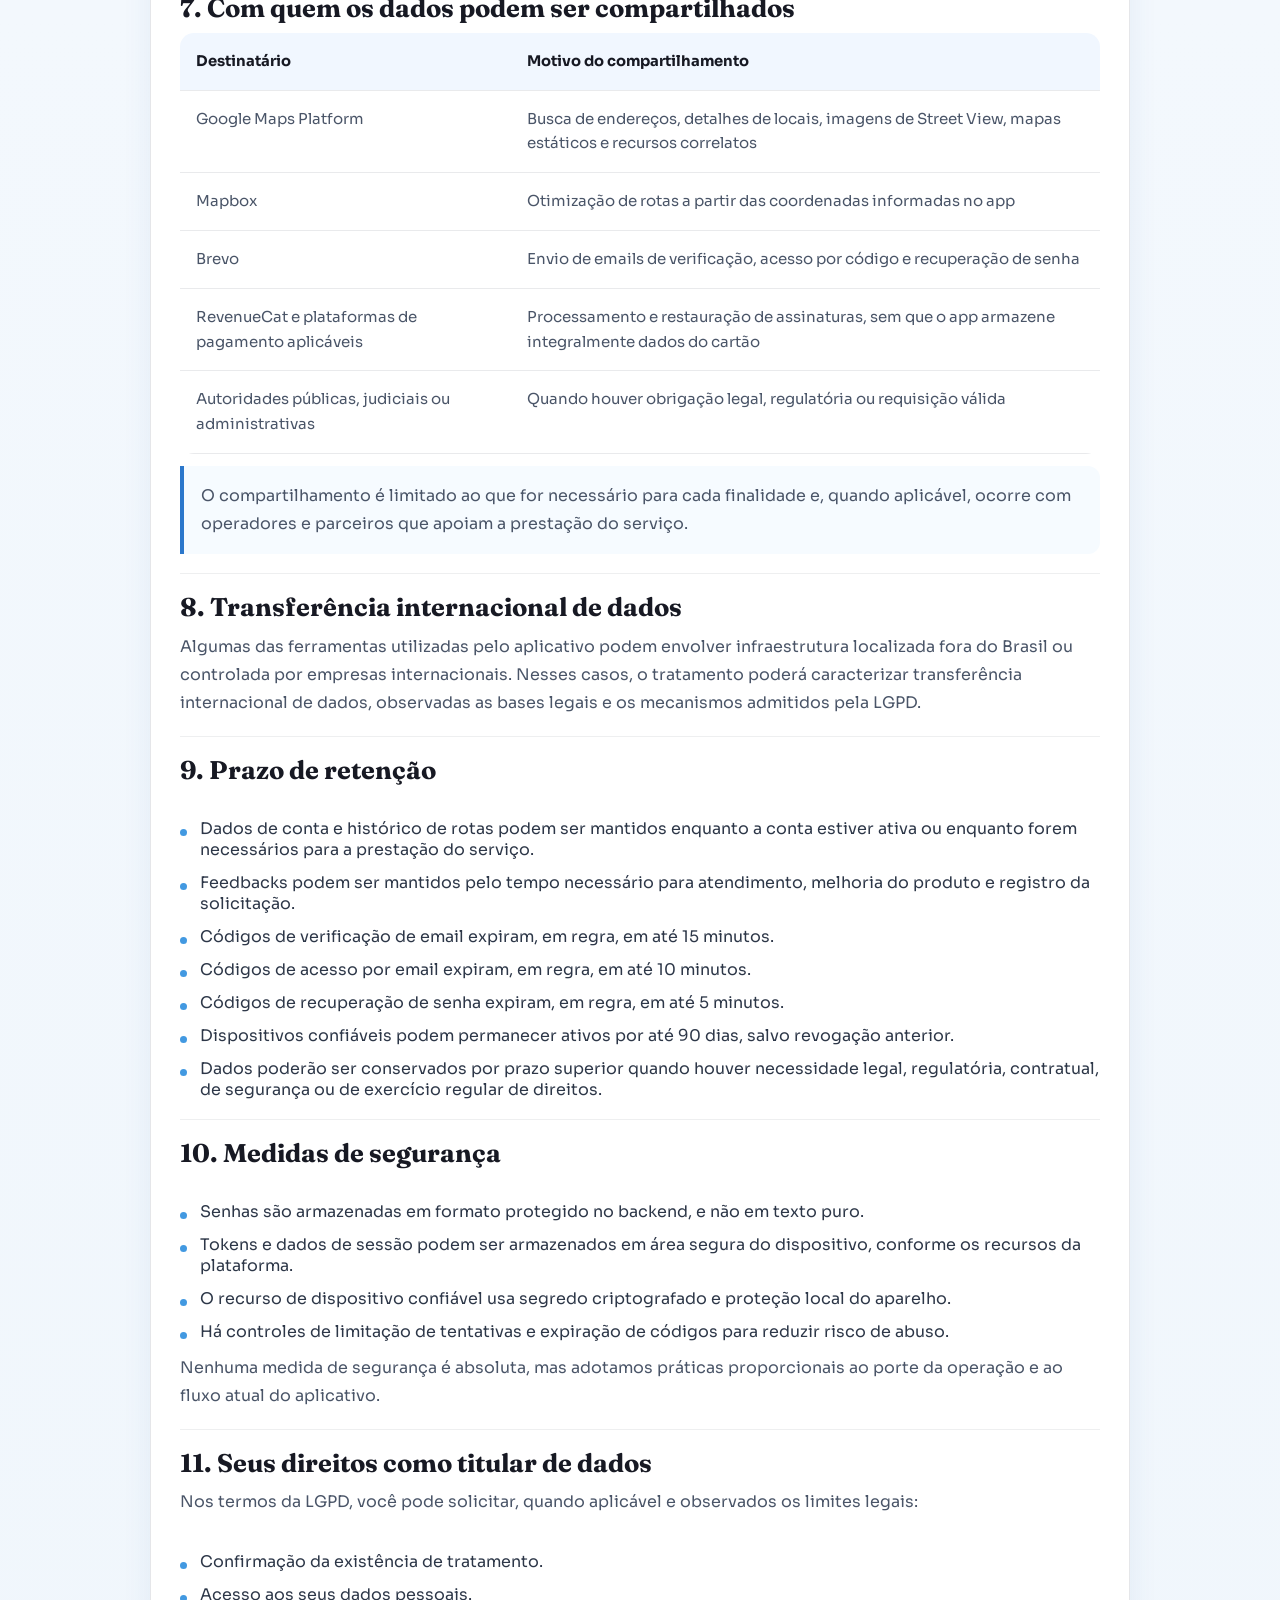
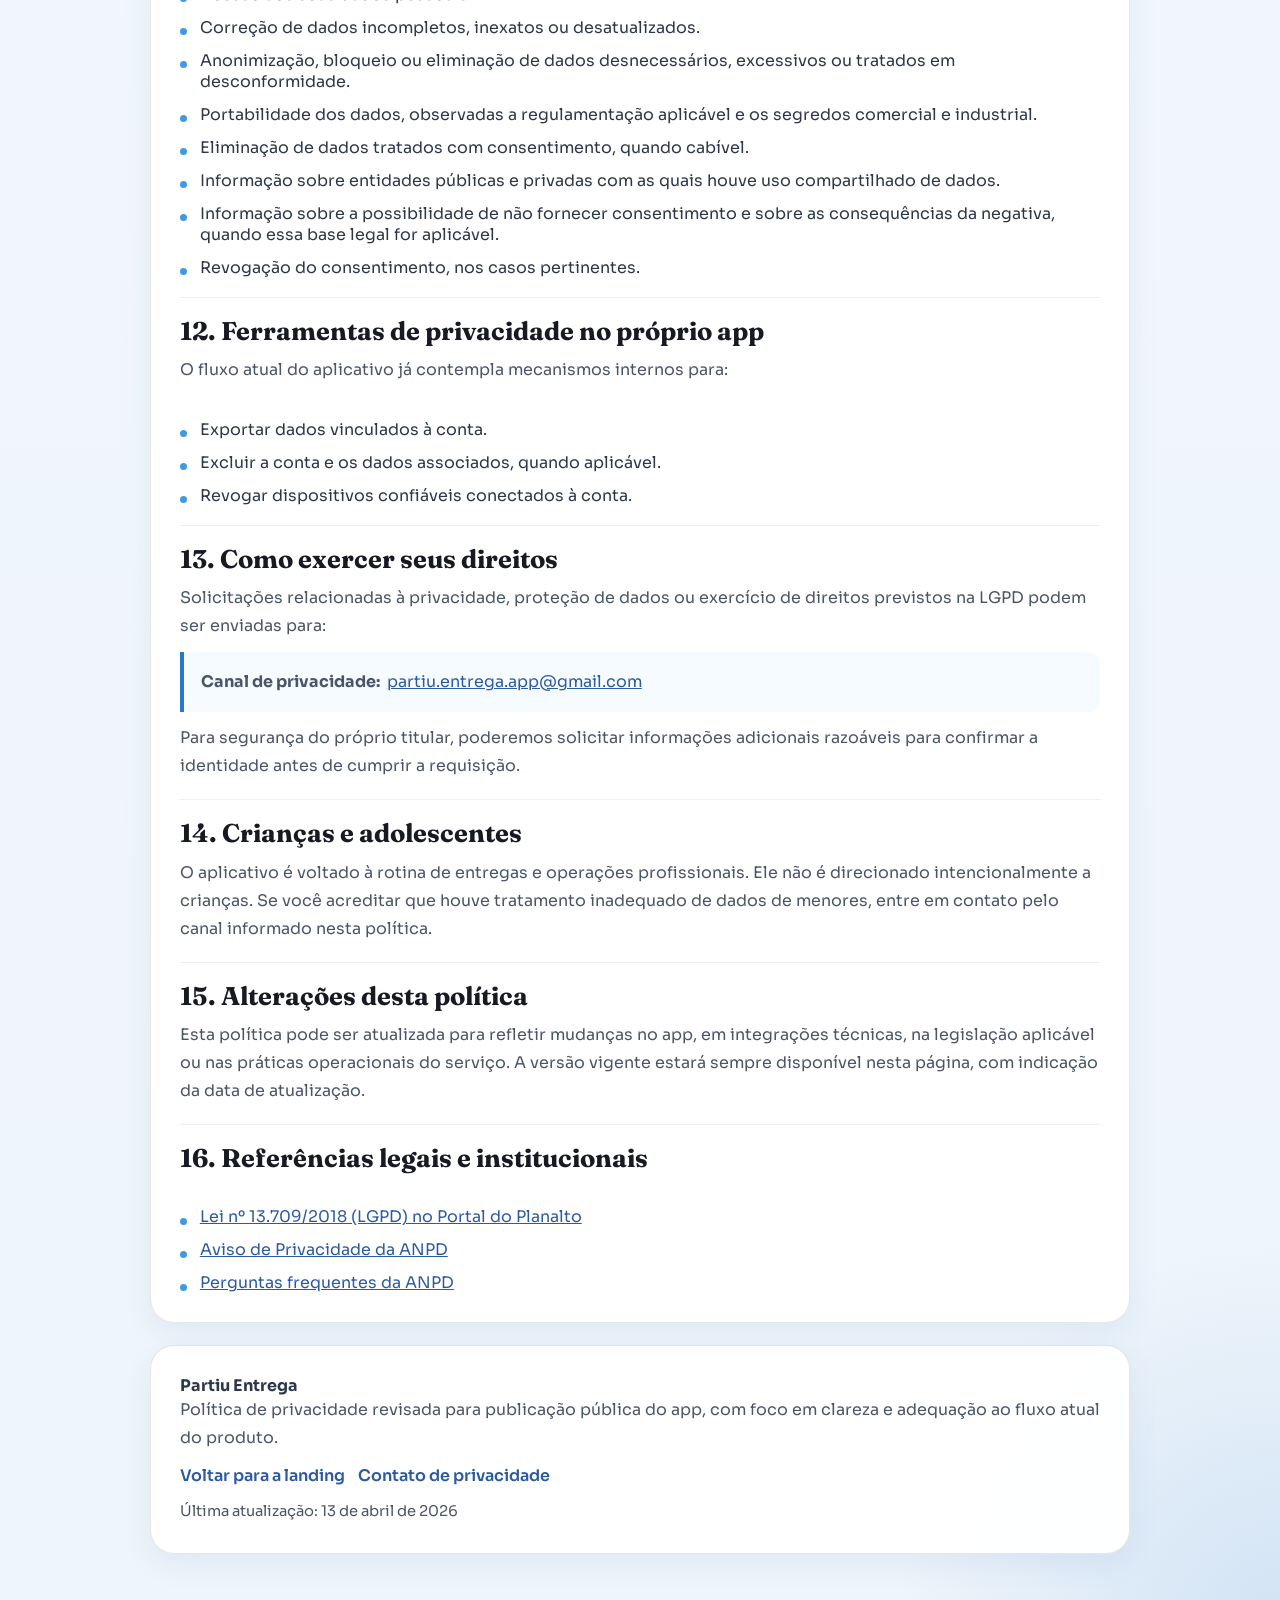
==== commit 80e00dea: "updating politics privacy" ====
--- a/politica-de-privacidade.html
+++ b/politica-de-privacidade.html
@@ -37,18 +37,7 @@
             Proteção de Dados Pessoais, Lei nº 13.709/2018.
           </p>
 
-          <p>
-            Ela também substitui versões resumidas anteriores da política,
-            incorporando informações mais completas sobre autenticação,
-            histórico de rotas, importação por imagens, integrações técnicas e
-            direitos do titular.
-          </p>
-
           <div class="policy-summary">
-            <div>
-              <span class="summary-label">Controlador</span>
-              <strong data-config="controllerName">Diego Serrat</strong>
-            </div>
             <div>
               <span class="summary-label">Canal de privacidade</span>
               <strong data-config="contactEmail">serratdiego@gmail.com</strong>
@@ -66,8 +55,8 @@
             <p>
               O tratamento dos dados pessoais relacionados ao aplicativo
               <span data-config="brandName">Partiu Entrega</span> é realizado
-              por <strong data-config="controllerName">Diego Serrat</strong>,
-              identificado nesta política como controlador, nos termos da LGPD.
+              pela equipe responsável pela operação do aplicativo, identificada
+              nesta política como controladora, nos termos da LGPD.
             </p>
             <p>
               Para dúvidas, solicitações relacionadas à privacidade ou exercício
@@ -409,8 +398,8 @@
         <div>
           <strong data-config="brandName">Partiu Entrega</strong>
           <p>
-            Política de privacidade construída a partir do fluxo atual do app e
-            do backend analisados neste projeto.
+            Política de privacidade revisada para publicação pública do app, com
+            foco em clareza e adequação ao fluxo atual do produto.
           </p>
         </div>
 
--- a/styles.css
+++ b/styles.css
@@ -1,20 +1,20 @@
 @import url("https://fonts.googleapis.com/css2?family=Fraunces:wght@600;700&family=Sora:wght@400;500;600;700&display=swap");
 
 :root {
-  --bg: #f6efe4;
-  --bg-strong: #f0dfc5;
-  --surface: rgba(255, 251, 245, 0.82);
-  --surface-strong: #fff8ef;
-  --card: rgba(255, 255, 255, 0.8);
-  --border: rgba(71, 49, 18, 0.14);
-  --text: #2f2415;
-  --text-soft: #6b5740;
-  --heading: #22170d;
-  --primary: #b85c2b;
-  --primary-strong: #8d3f18;
-  --accent: #f3b63f;
-  --accent-soft: #ffe09c;
-  --shadow: 0 18px 60px rgba(74, 42, 9, 0.12);
+  --bg: #f7fafc;
+  --bg-strong: #ebf8ff;
+  --surface: rgba(255, 255, 255, 0.84);
+  --surface-strong: #ffffff;
+  --card: rgba(255, 255, 255, 0.82);
+  --border: rgba(45, 55, 72, 0.12);
+  --text: #2d3748;
+  --text-soft: #4a5568;
+  --heading: #171923;
+  --primary: #2b77cb;
+  --primary-strong: #2c5aa0;
+  --accent: #4299e1;
+  --accent-soft: #bee3f8;
+  --shadow: 0 18px 60px rgba(44, 90, 160, 0.12);
   --radius-xl: 28px;
   --radius-lg: 22px;
   --radius-md: 16px;
@@ -35,17 +35,17 @@
   color: var(--text);
   font-family: "Sora", "Segoe UI", sans-serif;
   background:
-    radial-gradient(circle at top left, rgba(243, 182, 63, 0.33), transparent 24rem),
-    radial-gradient(circle at bottom right, rgba(184, 92, 43, 0.2), transparent 24rem),
-    linear-gradient(180deg, #f9f1e7 0%, #f5ecd9 100%);
+    radial-gradient(circle at top left, rgba(66, 153, 225, 0.2), transparent 24rem),
+    radial-gradient(circle at bottom right, rgba(43, 119, 203, 0.14), transparent 24rem),
+    linear-gradient(180deg, #f8fbff 0%, #eef5fb 100%);
 }
 
 body::before {
   position: fixed;
   inset: 0;
   background-image:
-    linear-gradient(rgba(47, 36, 21, 0.025) 1px, transparent 1px),
-    linear-gradient(90deg, rgba(47, 36, 21, 0.025) 1px, transparent 1px);
+    linear-gradient(rgba(45, 55, 72, 0.025) 1px, transparent 1px),
+    linear-gradient(90deg, rgba(45, 55, 72, 0.025) 1px, transparent 1px);
   background-size: 32px 32px;
   content: "";
   pointer-events: none;
@@ -90,7 +90,7 @@
   margin-bottom: 1.4rem;
   border: 1px solid var(--border);
   border-radius: calc(var(--radius-xl) + 4px);
-  background: rgba(255, 249, 241, 0.68);
+  background: rgba(255, 255, 255, 0.72);
   box-shadow: var(--shadow);
 }
 
@@ -108,8 +108,8 @@
   width: 2.5rem;
   height: 2.5rem;
   border-radius: 0.95rem;
-  background: linear-gradient(135deg, var(--primary) 0%, #de8a44 100%);
-  color: #fff8f2;
+  background: linear-gradient(135deg, var(--primary) 0%, var(--accent) 100%);
+  color: #ffffff;
   font-size: 0.9rem;
   letter-spacing: 0.08em;
 }
@@ -136,7 +136,7 @@
 .nav-cta {
   padding: 0.72rem 1rem;
   border-radius: 999px;
-  background: rgba(184, 92, 43, 0.12);
+  background: rgba(49, 130, 206, 0.12);
   color: var(--primary-strong) !important;
   font-weight: 600;
 }
@@ -150,8 +150,8 @@
   border: 1px solid var(--border);
   border-radius: 40px;
   background:
-    radial-gradient(circle at right top, rgba(243, 182, 63, 0.25), transparent 14rem),
-    linear-gradient(180deg, rgba(255, 251, 246, 0.82), rgba(255, 246, 233, 0.74));
+    radial-gradient(circle at right top, rgba(66, 153, 225, 0.22), transparent 14rem),
+    linear-gradient(180deg, rgba(255, 255, 255, 0.84), rgba(247, 250, 252, 0.8));
   box-shadow: var(--shadow);
 }
 
@@ -250,9 +250,9 @@
 }
 
 .button-primary {
-  background: linear-gradient(135deg, var(--primary) 0%, #d57c3e 100%);
-  color: #fff8f1;
-  box-shadow: 0 12px 28px rgba(184, 92, 43, 0.24);
+  background: linear-gradient(135deg, var(--primary) 0%, var(--accent) 100%);
+  color: #ffffff;
+  box-shadow: 0 12px 28px rgba(43, 119, 203, 0.24);
 }
 
 .button-secondary {
@@ -311,8 +311,8 @@
   padding: 1.3rem;
   border-radius: 32px;
   background:
-    radial-gradient(circle at top right, rgba(255, 224, 156, 0.65), transparent 11rem),
-    rgba(255, 251, 245, 0.82);
+    radial-gradient(circle at top right, rgba(190, 227, 248, 0.72), transparent 11rem),
+    rgba(255, 255, 255, 0.84);
 }
 
 .metric-card,
@@ -359,7 +359,7 @@
 
 .metric-grid > div {
   padding: 1rem;
-  border: 1px solid rgba(71, 49, 18, 0.1);
+  border: 1px solid rgba(45, 55, 72, 0.1);
   border-radius: var(--radius-md);
   background: rgba(255, 255, 255, 0.62);
 }
@@ -371,7 +371,7 @@
   padding: 1.8rem;
   margin-bottom: 1.4rem;
   border-radius: 34px;
-  background: rgba(255, 250, 244, 0.72);
+  background: rgba(255, 255, 255, 0.76);
 }
 
 .section-heading {
@@ -407,7 +407,7 @@
   width: 7rem;
   height: 7rem;
   border-radius: 999px;
-  background: rgba(243, 182, 63, 0.2);
+  background: rgba(66, 153, 225, 0.14);
   content: "";
 }
 
@@ -420,8 +420,8 @@
 
 .steps-section {
   background:
-    radial-gradient(circle at top left, rgba(243, 182, 63, 0.22), transparent 12rem),
-    rgba(255, 250, 244, 0.72);
+    radial-gradient(circle at top left, rgba(66, 153, 225, 0.18), transparent 12rem),
+    rgba(255, 255, 255, 0.76);
 }
 
 .cta-strip {
@@ -432,7 +432,7 @@
   margin-top: 1.35rem;
   padding: 1.1rem 1.2rem;
   border-radius: var(--radius-lg);
-  background: linear-gradient(135deg, rgba(184, 92, 43, 0.1), rgba(243, 182, 63, 0.18));
+  background: linear-gradient(135deg, rgba(49, 130, 206, 0.1), rgba(190, 227, 248, 0.34));
 }
 
 .site-footer {
@@ -459,35 +459,65 @@
   gap: 1.4rem;
 }
 
+.policy-page {
+  width: min(calc(100% - 2rem), 980px);
+}
+
+.policy-page .site-header,
+.policy-page .site-footer,
+.policy-page .policy-hero,
+.policy-page .policy-content {
+  background: rgba(255, 255, 255, 0.96);
+  backdrop-filter: none;
+  box-shadow: 0 10px 30px rgba(44, 90, 160, 0.08);
+}
+
+.policy-page .site-header,
+.policy-page .site-footer {
+  border-radius: 24px;
+}
+
+.policy-page .policy-hero,
+.policy-page .policy-content {
+  border-radius: 24px;
+}
+
 .policy-hero h1 {
-  max-width: 15ch;
-  margin-bottom: 1rem;
+  max-width: 16ch;
+  margin-bottom: 0.9rem;
 }
 
 .policy-summary {
-  grid-template-columns: repeat(3, minmax(0, 1fr));
-  margin-top: 1.5rem;
+  grid-template-columns: repeat(2, minmax(0, 1fr));
+  margin-top: 1.3rem;
 }
 
 .policy-summary > div {
-  padding: 1rem 1.05rem;
-  border-radius: var(--radius-md);
-  border: 1px solid rgba(71, 49, 18, 0.1);
-  background: rgba(255, 255, 255, 0.68);
+  padding: 0.9rem 1rem;
+  border-radius: 14px;
+  border: 1px solid rgba(45, 55, 72, 0.08);
+  background: #f8fbff;
 }
 
 .policy-content {
   display: grid;
-  gap: 1.6rem;
+  gap: 1.3rem;
 }
 
 .policy-content section {
   display: grid;
-  gap: 0.9rem;
+  gap: 0.75rem;
+  padding-bottom: 1.2rem;
+  border-bottom: 1px solid rgba(45, 55, 72, 0.08);
+}
+
+.policy-content section:last-child {
+  padding-bottom: 0;
+  border-bottom: 0;
 }
 
 .policy-content h2 {
-  font-size: clamp(1.45rem, 2.3vw, 2rem);
+  font-size: clamp(1.35rem, 2vw, 1.8rem);
 }
 
 .table-wrapper {
@@ -498,22 +528,22 @@
   width: 100%;
   border-collapse: collapse;
   min-width: 760px;
-  background: rgba(255, 255, 255, 0.68);
-  border-radius: var(--radius-md);
+  background: #ffffff;
+  border-radius: 14px;
   overflow: hidden;
 }
 
 .policy-table th,
 .policy-table td {
   padding: 1rem;
-  border-bottom: 1px solid rgba(71, 49, 18, 0.1);
+  border-bottom: 1px solid rgba(45, 55, 72, 0.1);
   text-align: left;
   vertical-align: top;
   line-height: 1.65;
 }
 
 .policy-table th {
-  background: rgba(243, 182, 63, 0.18);
+  background: #f1f7ff;
   color: var(--heading);
   font-size: 0.92rem;
 }
@@ -528,7 +558,7 @@
   padding: 1rem 1.1rem;
   border-left: 4px solid var(--primary);
   border-radius: 0 var(--radius-sm) var(--radius-sm) 0;
-  background: rgba(255, 243, 226, 0.95);
+  background: #f6fbff;
 }
 
 .contact-card {
@@ -595,6 +625,10 @@
     padding: 1.15rem;
   }
 
+  .policy-page {
+    width: min(calc(100% - 1rem), 980px);
+  }
+
   .metric-grid {
     grid-template-columns: 1fr;
   }
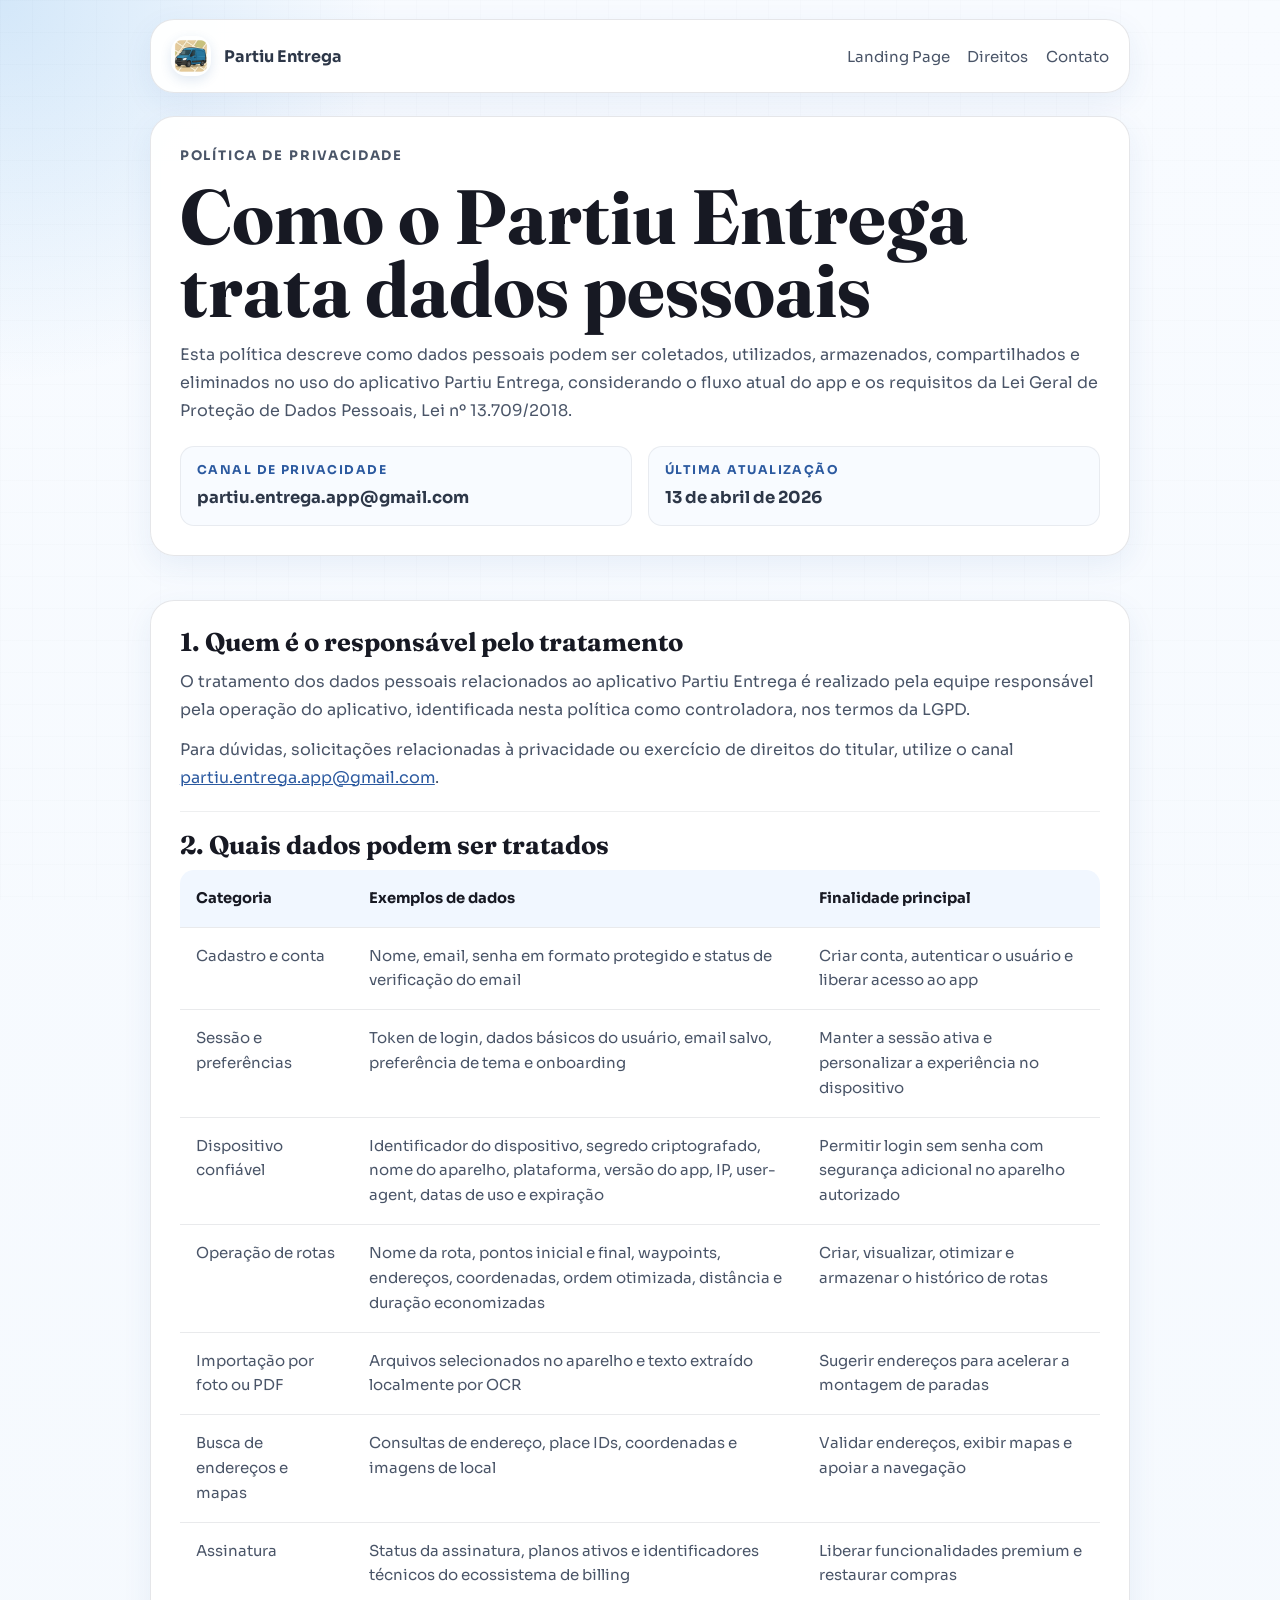
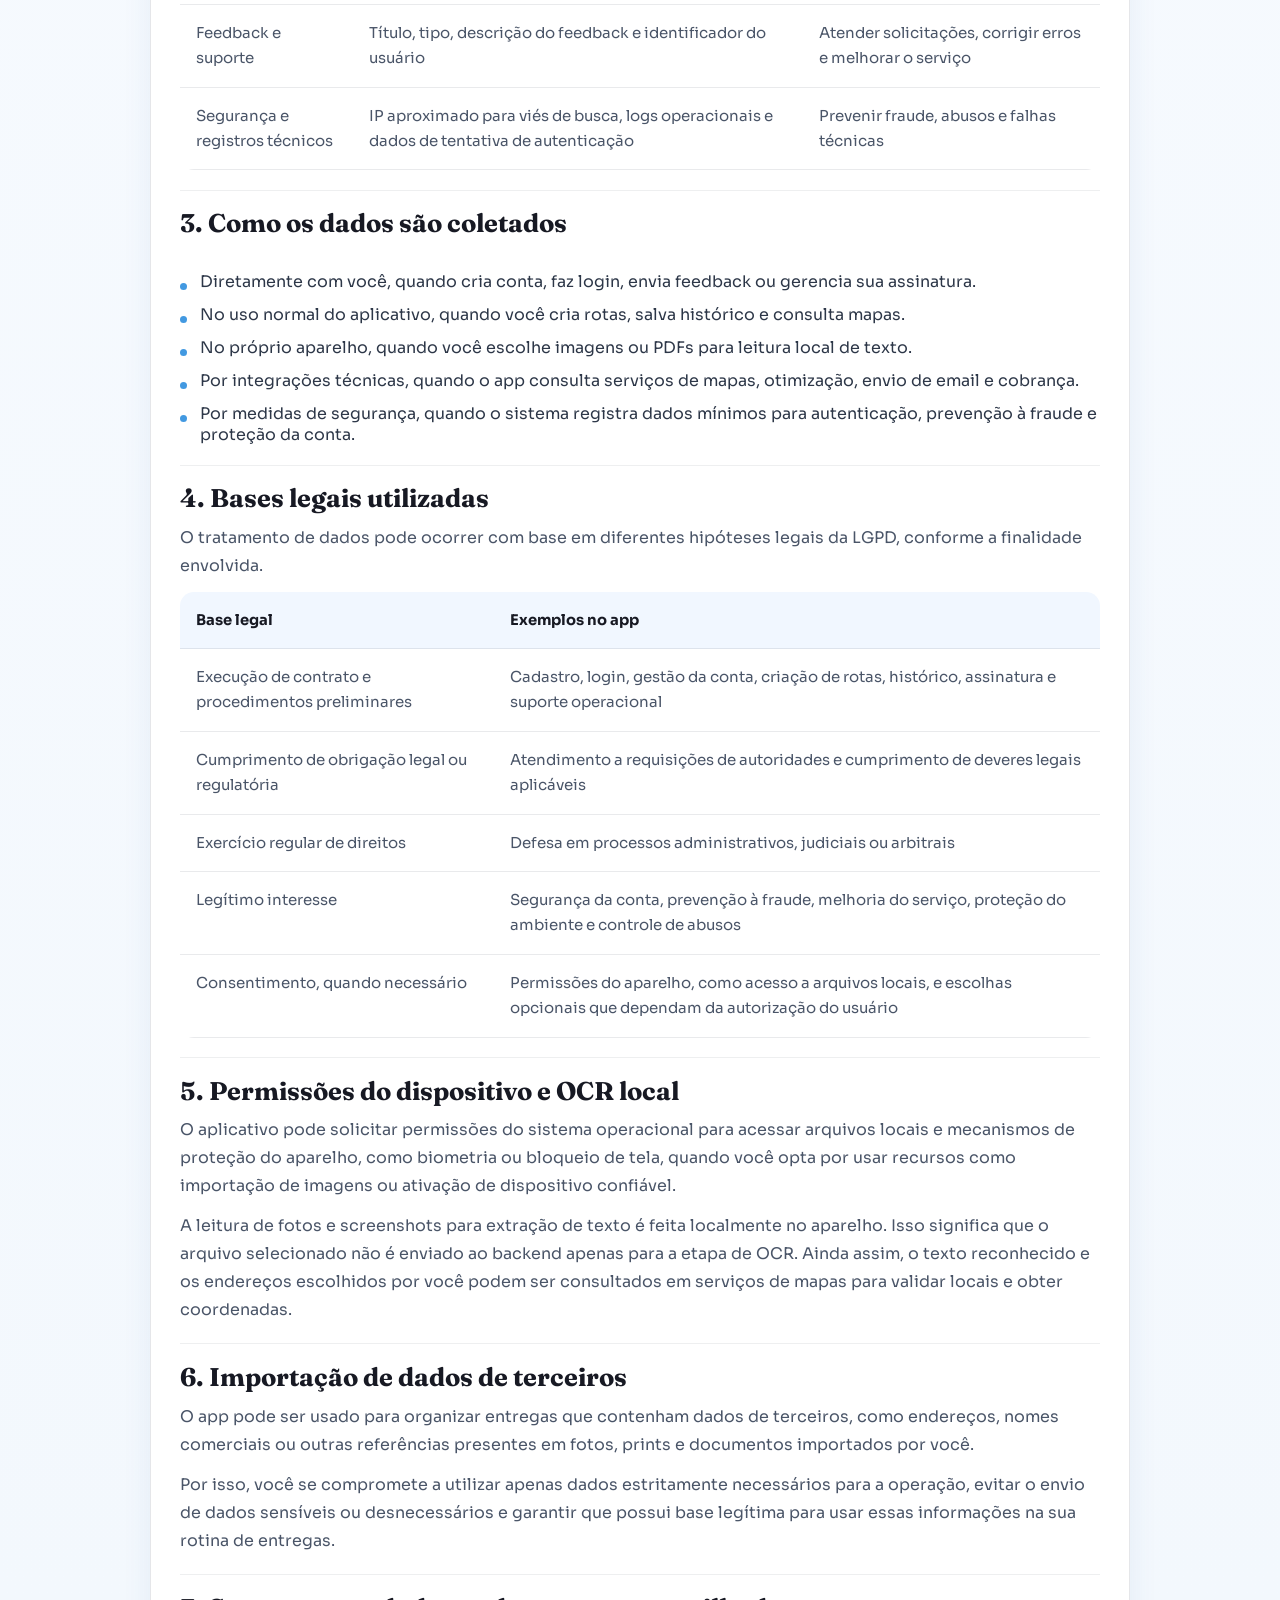
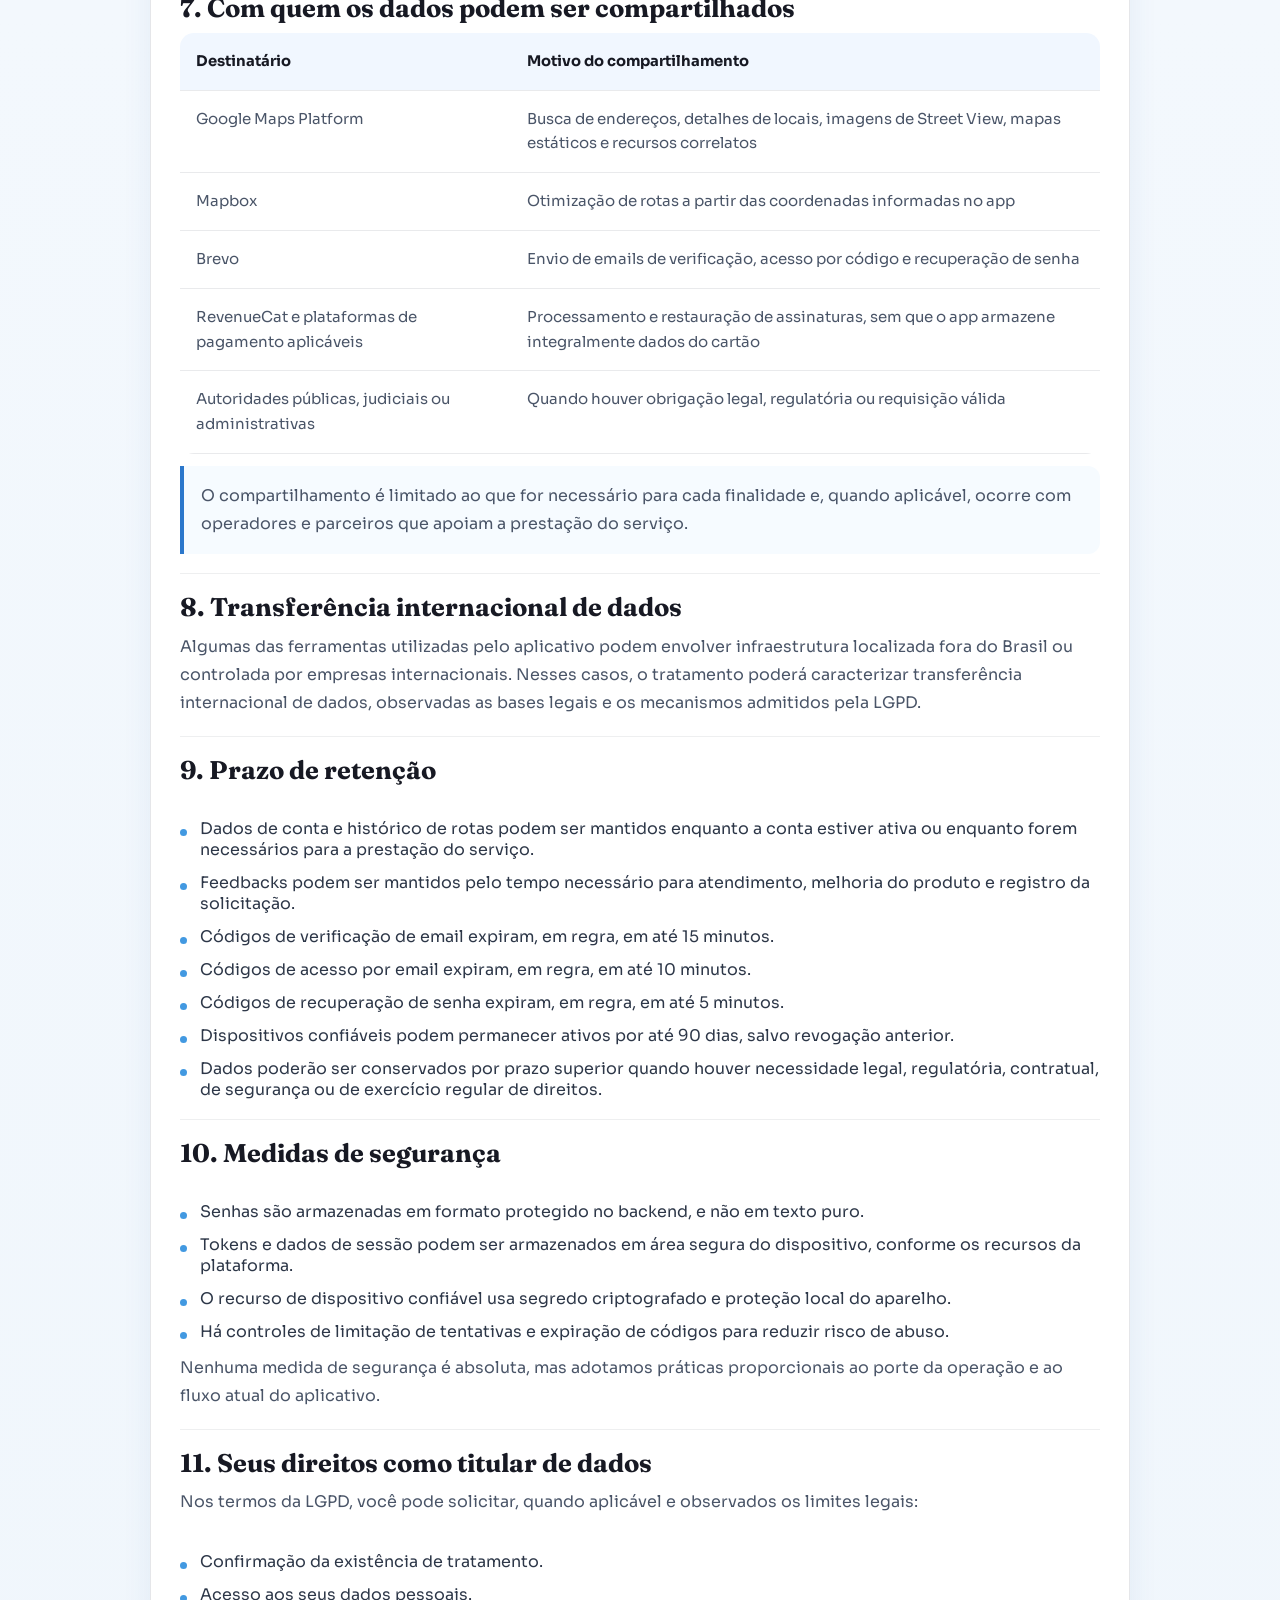
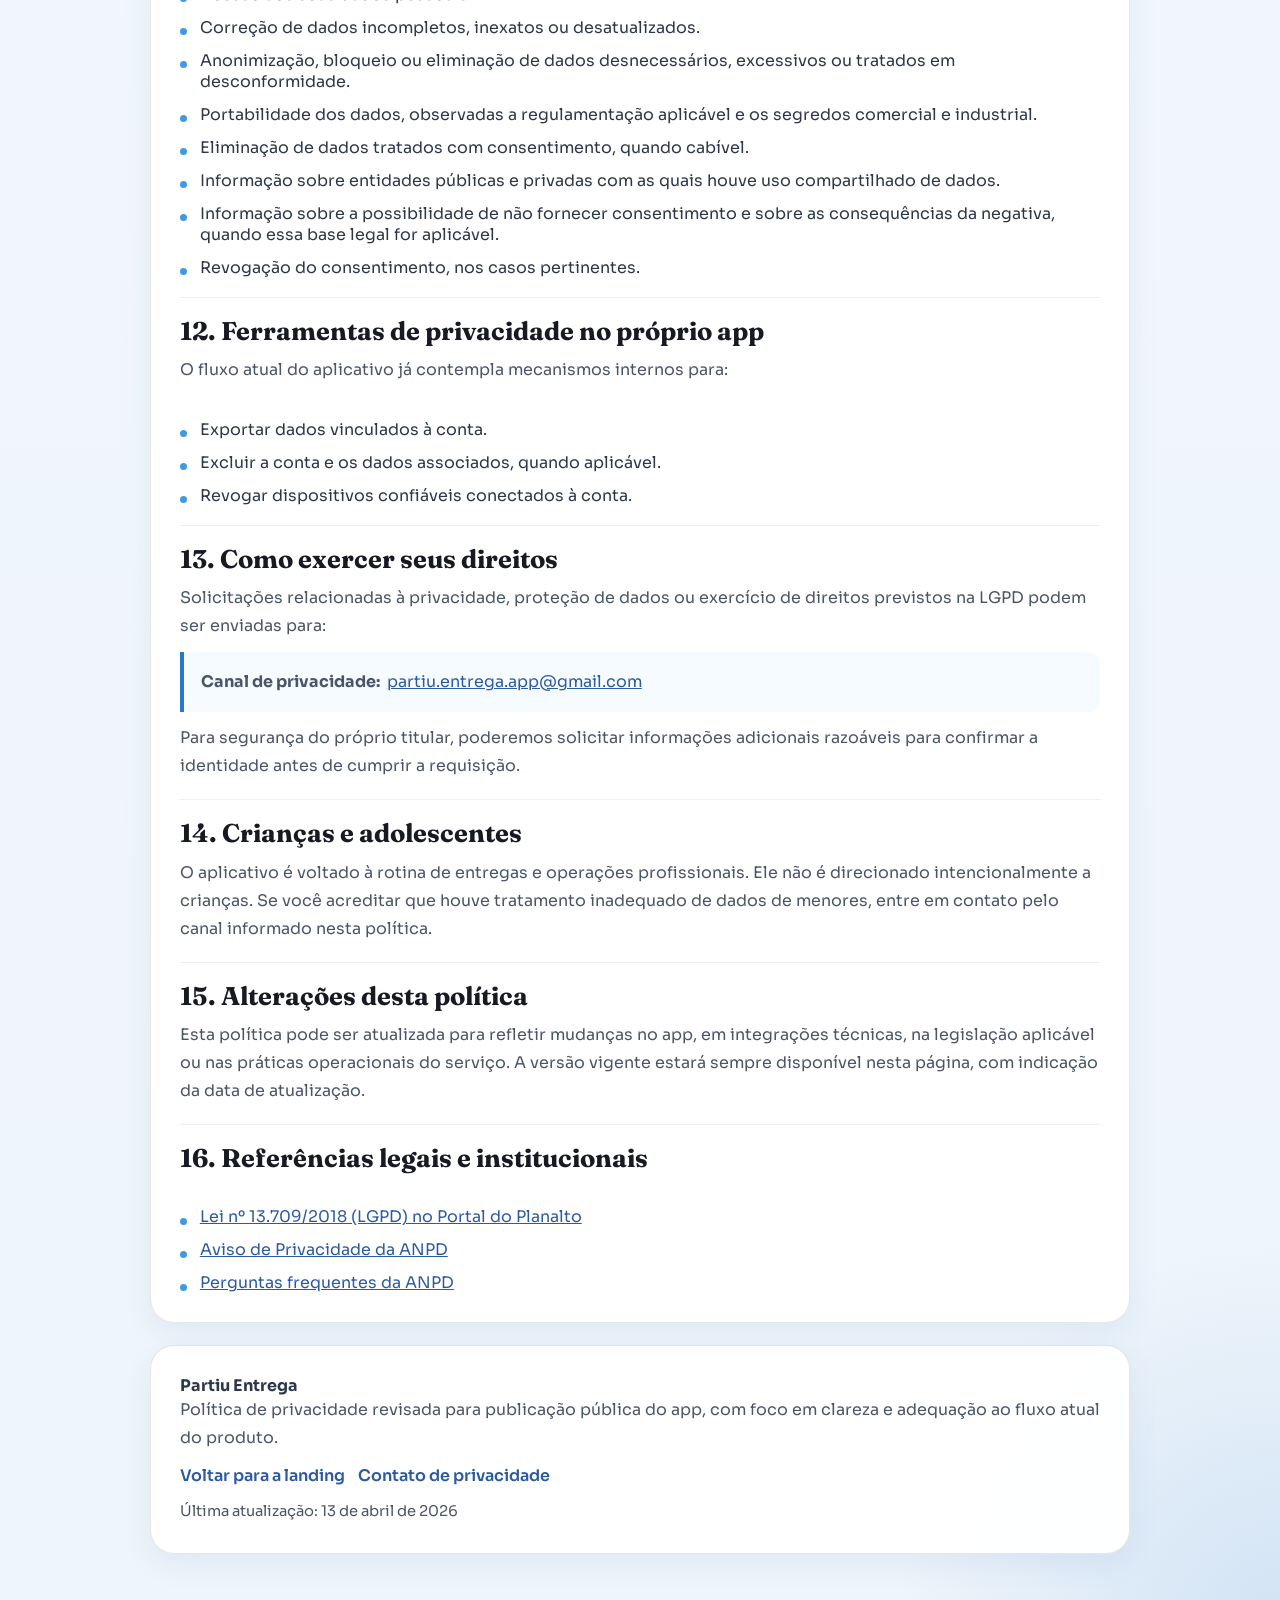
==== commit e117d571: "change the icon to the project" ====
--- a/politica-de-privacidade.html
+++ b/politica-de-privacidade.html
@@ -8,13 +8,19 @@
       name="description"
       content="Política de Privacidade do aplicativo Partiu Entrega, com foco em transparência, segurança e adequação à LGPD."
     />
+    <link rel="icon" type="image/png" href="./assets/icon-app.png" />
     <link rel="stylesheet" href="./styles.css" />
   </head>
   <body>
     <div class="page-shell policy-page">
       <header class="site-header">
         <a class="brand" href="./index.html">
-          <span class="brand-mark">PE</span>
+          <span class="brand-mark">
+            <img
+              src="./assets/icon-app.png"
+              alt="Icone do Partiu Entrega"
+            />
+          </span>
           <span data-config="brandName">Partiu Entrega</span>
         </a>
 
@@ -40,7 +46,7 @@
           <div class="policy-summary">
             <div>
               <span class="summary-label">Canal de privacidade</span>
-              <strong data-config="contactEmail">serratdiego@gmail.com</strong>
+              <strong data-config="contactEmail">partiu.entrega.app@gmail.com</strong>
             </div>
             <div>
               <span class="summary-label">Última atualização</span>
@@ -61,8 +67,8 @@
             <p>
               Para dúvidas, solicitações relacionadas à privacidade ou exercício
               de direitos do titular, utilize o canal
-              <a data-config-link="contactMailto" href="mailto:serratdiego@gmail.com"
-                ><span data-config="contactEmail">serratdiego@gmail.com</span></a
+              <a data-config-link="contactMailto" href="mailto:partiu.entrega.app@gmail.com"
+                ><span data-config="contactEmail">partiu.entrega.app@gmail.com</span></a
               >.
             </p>
           </section>
--- a/styles.css
+++ b/styles.css
@@ -107,11 +107,17 @@
   place-items: center;
   width: 2.5rem;
   height: 2.5rem;
+  overflow: hidden;
+  flex-shrink: 0;
   border-radius: 0.95rem;
-  background: linear-gradient(135deg, var(--primary) 0%, var(--accent) 100%);
-  color: #ffffff;
-  font-size: 0.9rem;
-  letter-spacing: 0.08em;
+  box-shadow: 0 4px 12px rgba(44, 90, 160, 0.14);
+}
+
+.brand-mark img {
+  display: block;
+  width: 100%;
+  height: 100%;
+  object-fit: cover;
 }
 
 .site-nav {
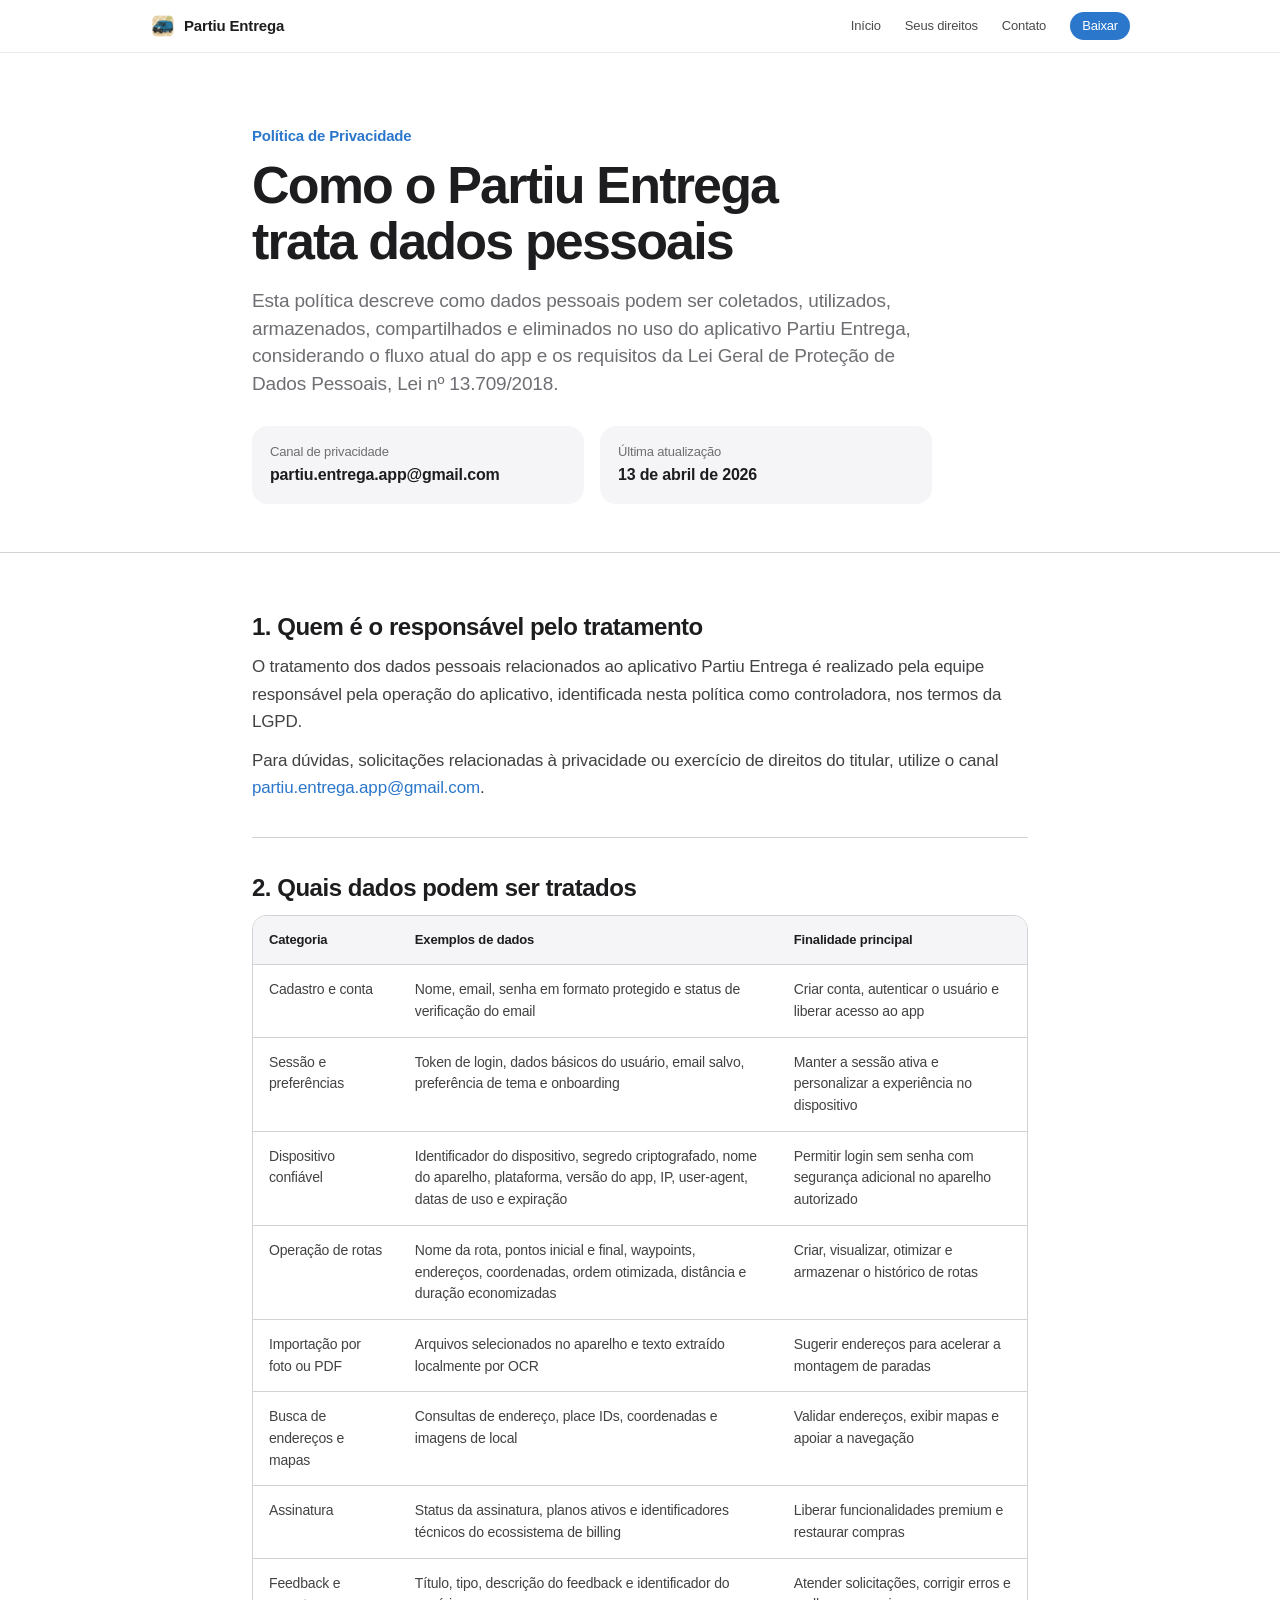
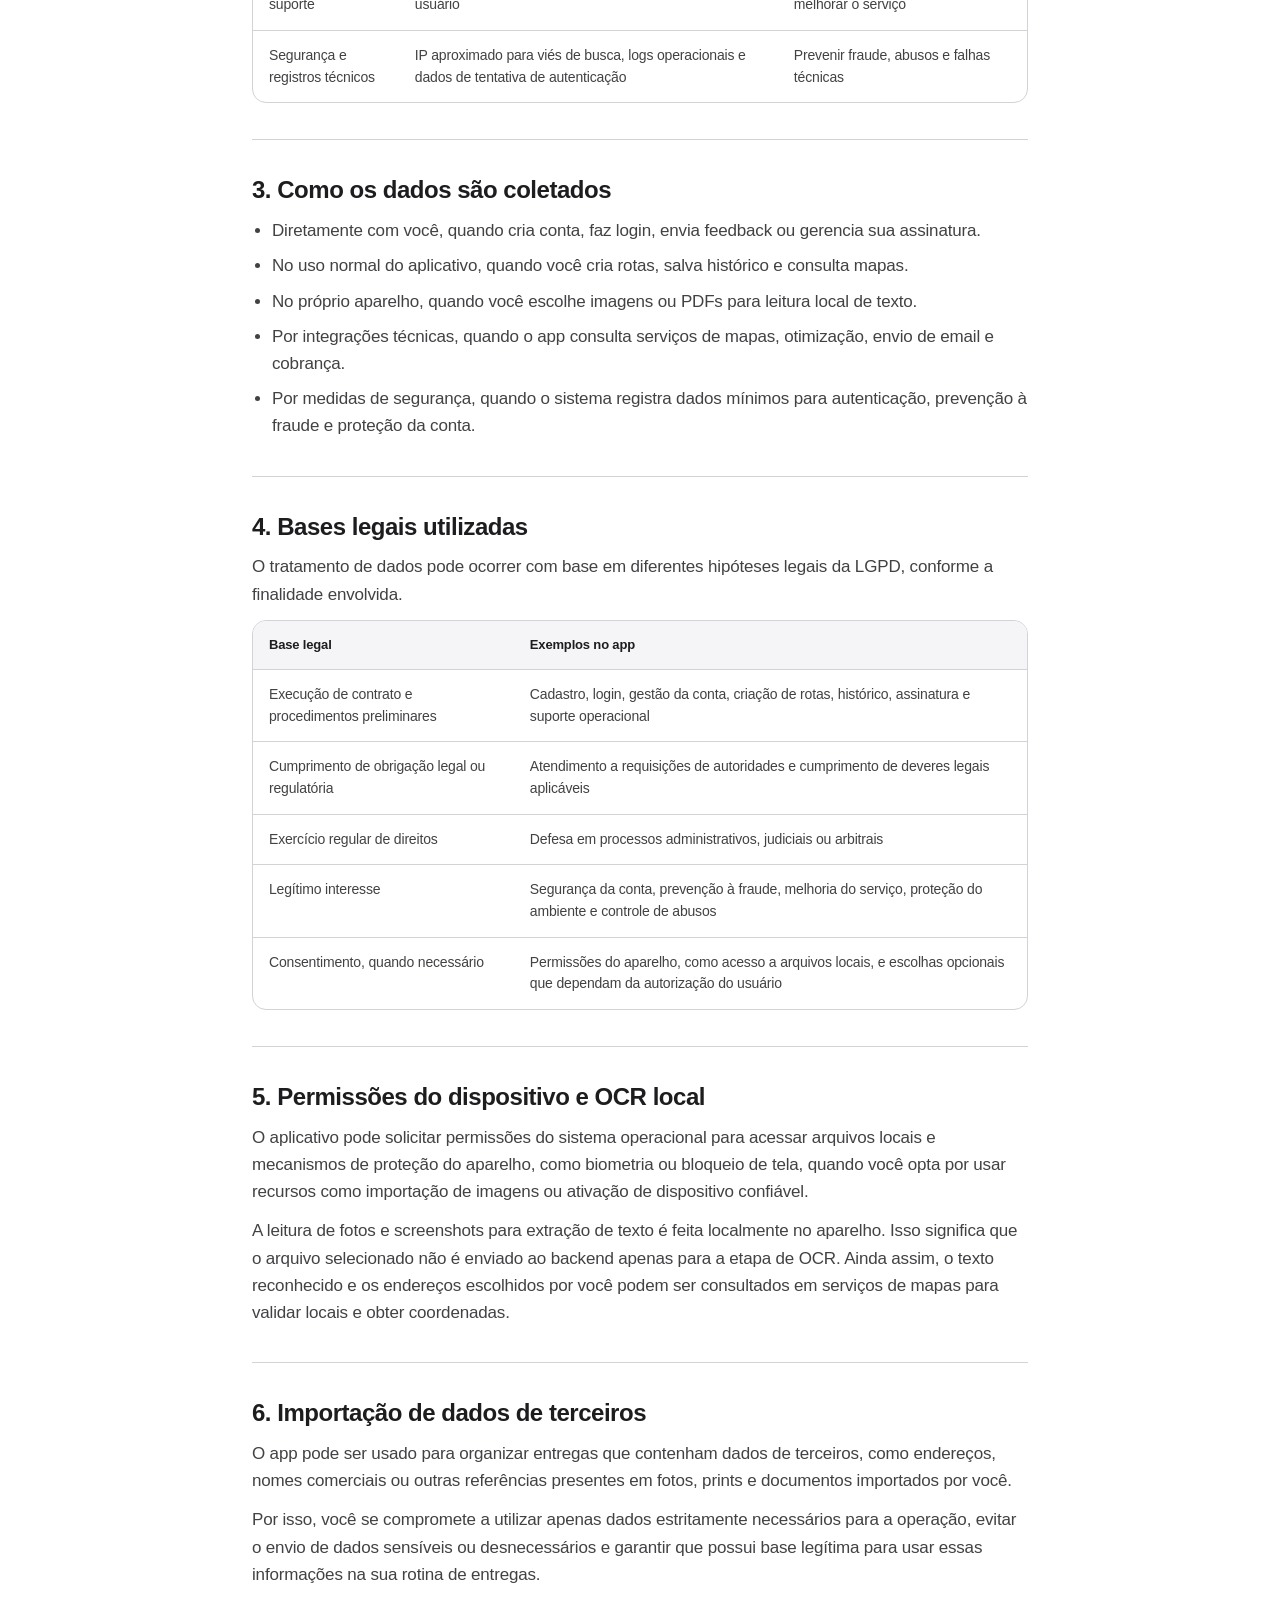
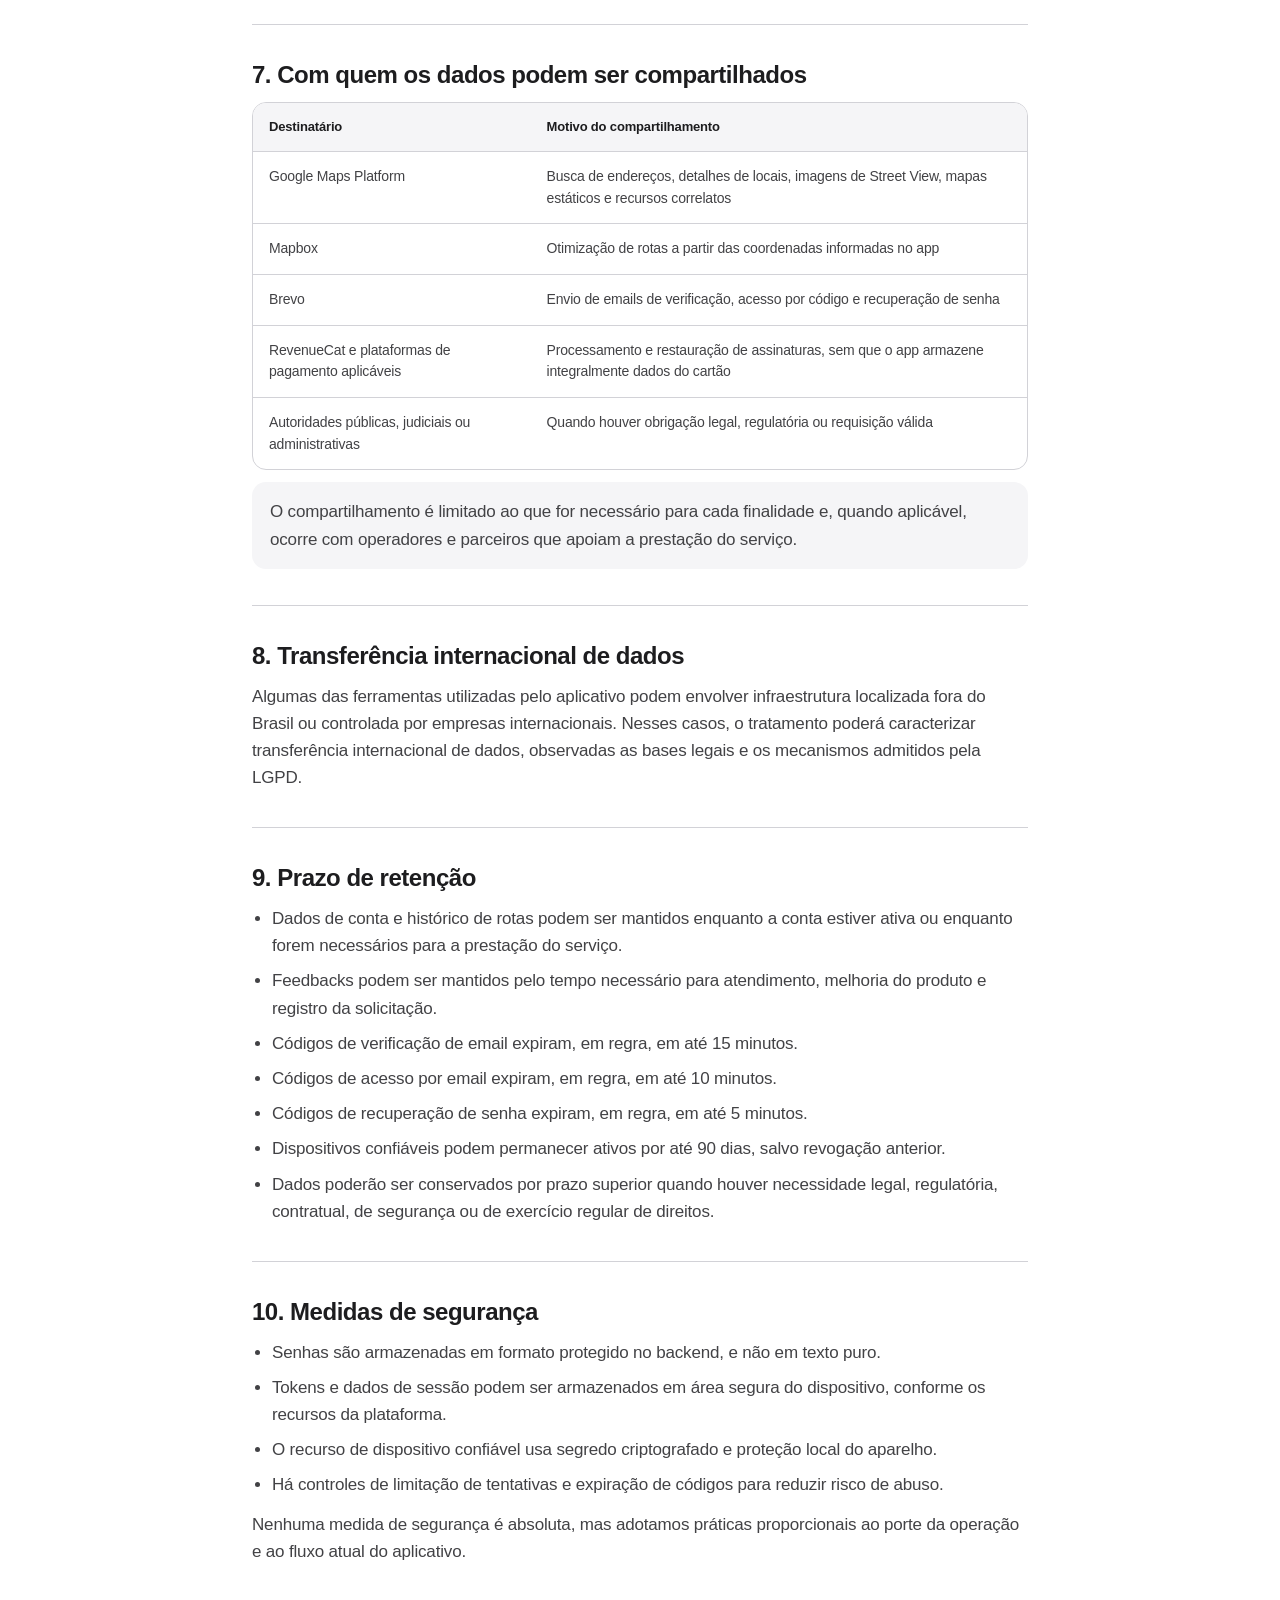
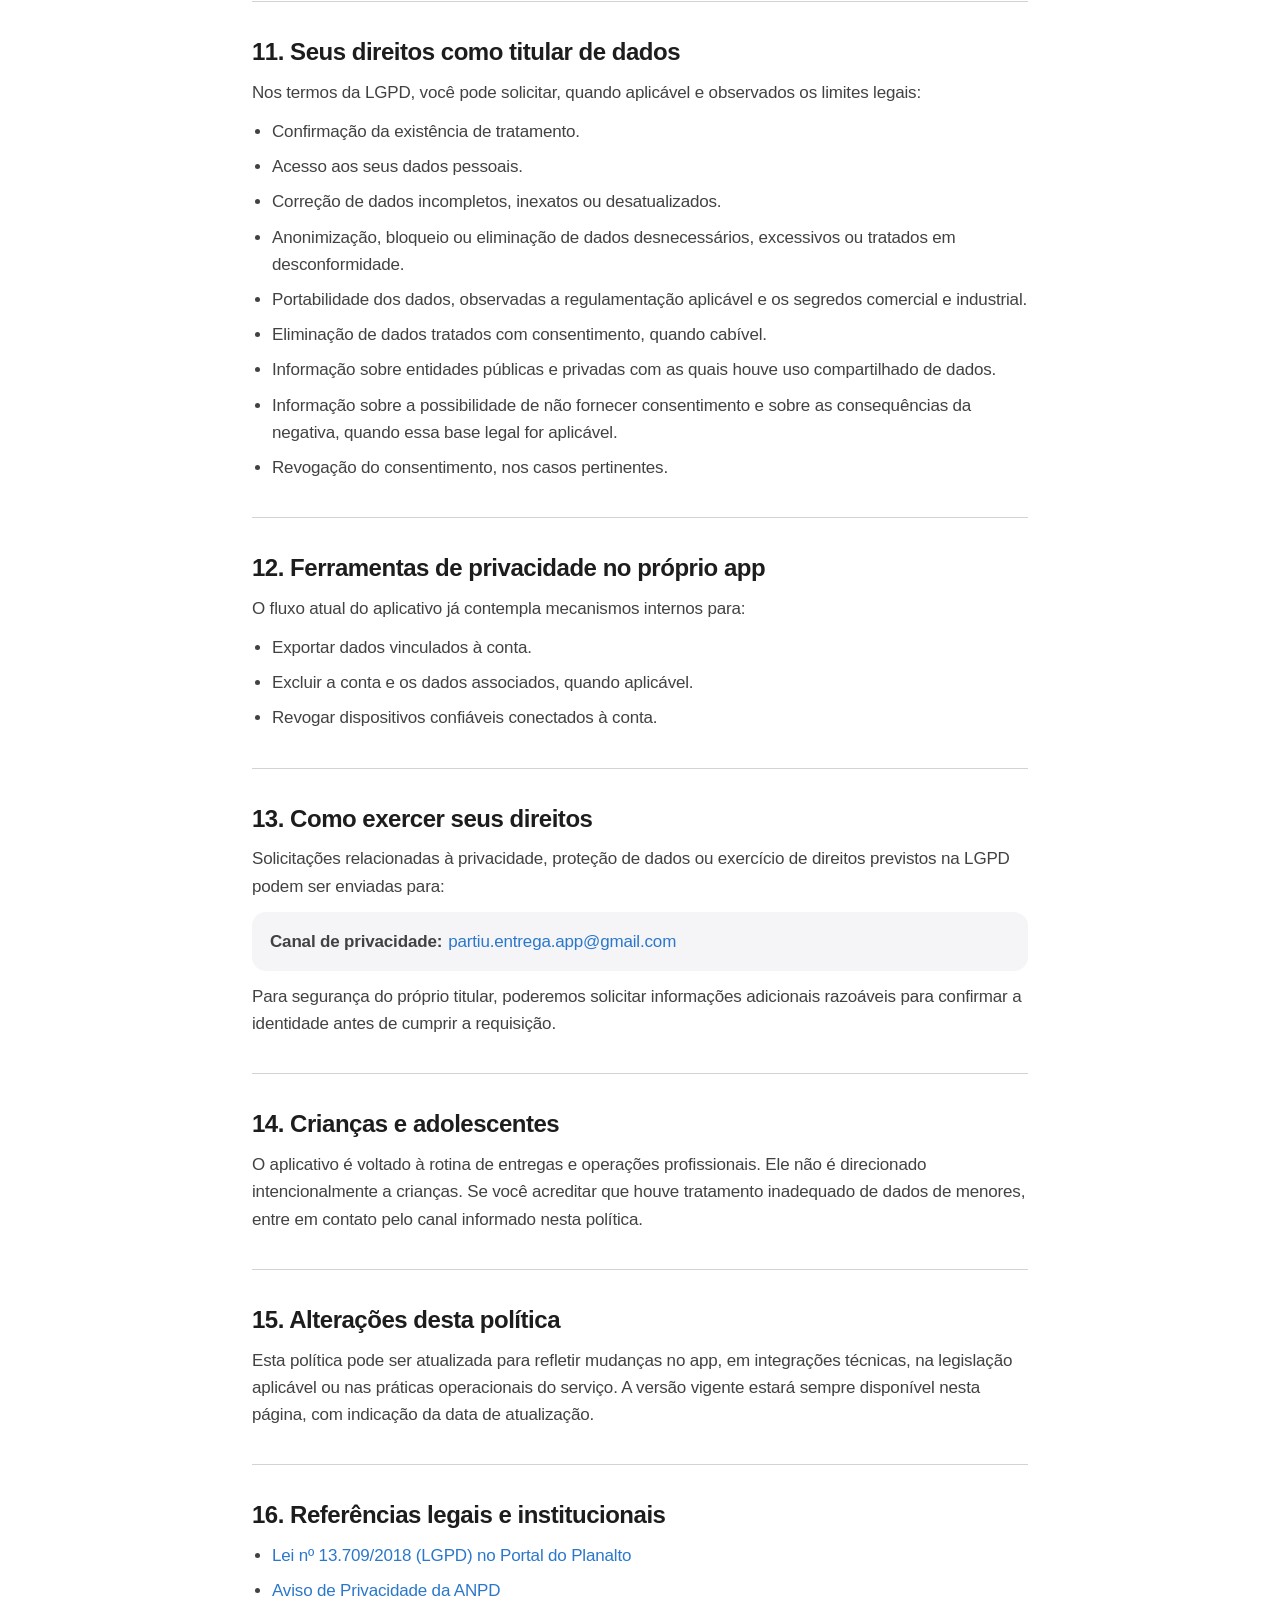
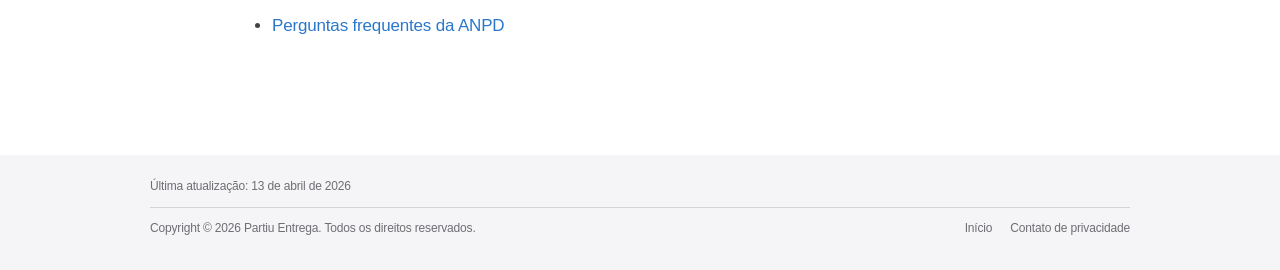
==== commit b5b8a80b: "alteração na página do projeto" ====
--- a/politica-de-privacidade.html
+++ b/politica-de-privacidade.html
@@ -2,7 +2,7 @@
 <html lang="pt-BR">
   <head>
     <meta charset="UTF-8" />
-    <meta name="viewport" content="width=device-width, initial-scale=1.0" />
+    <meta name="viewport" content="width=device-width, initial-scale=1.0, viewport-fit=cover" />
     <title>Política de Privacidade | Partiu Entrega</title>
     <meta
       name="description"
@@ -12,27 +12,25 @@
     <link rel="stylesheet" href="./styles.css" />
   </head>
   <body>
-    <div class="page-shell policy-page">
-      <header class="site-header">
-        <a class="brand" href="./index.html">
-          <span class="brand-mark">
-            <img
-              src="./assets/icon-app.png"
-              alt="Icone do Partiu Entrega"
-            />
-          </span>
+    <header class="nav">
+      <div class="wrap">
+        <a class="nav-brand" href="./index.html">
+          <img src="./assets/icon-app.png" alt="" />
           <span data-config="brandName">Partiu Entrega</span>
         </a>
-
-        <nav class="site-nav" aria-label="Navegação principal">
-          <a href="./index.html">Landing Page</a>
-          <a href="#direitos">Direitos</a>
+        <nav class="nav-links" aria-label="Navegação principal">
+          <a href="./index.html">Início</a>
+          <a href="#direitos">Seus direitos</a>
           <a href="#contato">Contato</a>
+          <a class="nav-download" href="./index.html#baixar">Baixar</a>
         </nav>
-      </header>
-
+      </div>
+    </header>
+
+    <div class="policy-page">
       <main class="policy-main">
         <section class="policy-hero">
+          <div class="wrap">
           <p class="eyebrow">Política de Privacidade</p>
           <h1>Como o <span data-config="brandName">Partiu Entrega</span> trata dados pessoais</h1>
           <p>
@@ -53,9 +51,10 @@
               <strong data-config="updatedAt">13 de abril de 2026</strong>
             </div>
           </div>
+        </div>
         </section>
 
-        <article class="policy-content">
+        <article class="wrap policy-content">
           <section>
             <h2>1. Quem é o responsável pelo tratamento</h2>
             <p>
@@ -400,27 +399,22 @@
         </article>
       </main>
 
-      <footer class="site-footer">
-        <div>
-          <strong data-config="brandName">Partiu Entrega</strong>
-          <p>
-            Política de privacidade revisada para publicação pública do app, com
-            foco em clareza e adequação ao fluxo atual do produto.
-          </p>
-        </div>
-
-        <div class="footer-links">
-          <a href="./index.html">Voltar para a landing</a>
-          <a data-config-link="contactMailto" href="mailto:serratdiego@gmail.com"
-            >Contato de privacidade</a
-          >
-        </div>
-
-        <p class="footer-meta">
+    </div>
+
+    <footer class="footer">
+      <div class="wrap">
+        <p class="footer-note">
           Última atualização: <span data-config="updatedAt">13 de abril de 2026</span>
         </p>
-      </footer>
-    </div>
+        <div class="footer-row">
+          <span>Copyright © 2026 <span data-config="brandName">Partiu Entrega</span>. Todos os direitos reservados.</span>
+          <nav aria-label="Rodapé">
+            <a href="./index.html">Início</a>
+            <a data-config-link="contactMailto" href="mailto:partiu.entrega.app@gmail.com">Contato de privacidade</a>
+          </nav>
+        </div>
+      </div>
+    </footer>
 
     <script src="./script.js"></script>
   </body>
--- a/styles.css
+++ b/styles.css
@@ -1,25 +1,27 @@
-@import url("https://fonts.googleapis.com/css2?family=Fraunces:wght@600;700&family=Sora:wght@400;500;600;700&display=swap");
+/*
+  Partiu Entrega — estilo "produto escuro"
+  Abertura e fechamento em preto, conteúdo em seções claras.
+  Fonte do sistema (SF Pro no iPhone/Mac, Roboto no Android).
+  Cor de destaque = azul do próprio app.
+*/
 
 :root {
-  --bg: #f7fafc;
-  --bg-strong: #ebf8ff;
-  --surface: rgba(255, 255, 255, 0.84);
-  --surface-strong: #ffffff;
-  --card: rgba(255, 255, 255, 0.82);
-  --border: rgba(45, 55, 72, 0.12);
-  --text: #2d3748;
-  --text-soft: #4a5568;
-  --heading: #171923;
-  --primary: #2b77cb;
-  --primary-strong: #2c5aa0;
-  --accent: #4299e1;
-  --accent-soft: #bee3f8;
-  --shadow: 0 18px 60px rgba(44, 90, 160, 0.12);
-  --radius-xl: 28px;
-  --radius-lg: 22px;
-  --radius-md: 16px;
-  --radius-sm: 12px;
-  --max-width: 1180px;
+  --bg: #ffffff;
+  --bg-alt: #f5f5f7;
+  --fg: #1d1d1f;
+  --fg-soft: #6e6e73;
+  --line: #d2d2d7;
+  --brand: #2b77cb;
+  --brand-dark: #1f5fa8;
+  --brand-on-dark: #5aa2f0;
+  --good: #1f8a3b;
+  --dark-bg: #000000;
+  --dark-fg: #f5f5f7;
+  --dark-soft: #a1a1a6;
+  --font: -apple-system, BlinkMacSystemFont, "SF Pro Display", "SF Pro Text",
+    "Helvetica Neue", "Segoe UI", Roboto, Arial, sans-serif;
+  --mono: ui-monospace, "SF Mono", Menlo, Consolas, monospace;
+  --max: 1024px;
 }
 
 * {
@@ -27,555 +29,819 @@
 }
 
 html {
-  scroll-behavior: smooth;
+  -webkit-text-size-adjust: 100%;
+}
+
+@media (prefers-reduced-motion: no-preference) {
+  html {
+    scroll-behavior: smooth;
+  }
 }
 
 body {
   margin: 0;
-  color: var(--text);
-  font-family: "Sora", "Segoe UI", sans-serif;
-  background:
-    radial-gradient(circle at top left, rgba(66, 153, 225, 0.2), transparent 24rem),
-    radial-gradient(circle at bottom right, rgba(43, 119, 203, 0.14), transparent 24rem),
-    linear-gradient(180deg, #f8fbff 0%, #eef5fb 100%);
-}
-
-body::before {
-  position: fixed;
-  inset: 0;
-  background-image:
-    linear-gradient(rgba(45, 55, 72, 0.025) 1px, transparent 1px),
-    linear-gradient(90deg, rgba(45, 55, 72, 0.025) 1px, transparent 1px);
-  background-size: 32px 32px;
-  content: "";
-  pointer-events: none;
-  opacity: 0.55;
-}
-
-a {
-  color: inherit;
-}
-
-code {
-  padding: 0.16rem 0.4rem;
-  border-radius: 999px;
-  background: rgba(47, 36, 21, 0.07);
-  font-family: "Sora", sans-serif;
-  font-size: 0.92em;
-}
-
-.page-shell {
-  position: relative;
-  z-index: 1;
-  width: min(calc(100% - 2rem), var(--max-width));
-  margin: 0 auto;
-  padding: 1.2rem 0 2.5rem;
-}
-
-.site-header,
-.site-footer,
-.hero,
-.section,
-.policy-hero,
-.policy-content {
-  backdrop-filter: blur(14px);
-}
-
-.site-header {
-  display: flex;
-  align-items: center;
-  justify-content: space-between;
-  gap: 1rem;
-  padding: 1rem 1.25rem;
-  margin-bottom: 1.4rem;
-  border: 1px solid var(--border);
-  border-radius: calc(var(--radius-xl) + 4px);
-  background: rgba(255, 255, 255, 0.72);
-  box-shadow: var(--shadow);
-}
-
-.brand {
-  display: inline-flex;
-  align-items: center;
-  gap: 0.8rem;
-  font-weight: 700;
-  text-decoration: none;
-}
-
-.brand-mark {
-  display: grid;
-  place-items: center;
-  width: 2.5rem;
-  height: 2.5rem;
-  overflow: hidden;
-  flex-shrink: 0;
-  border-radius: 0.95rem;
-  box-shadow: 0 4px 12px rgba(44, 90, 160, 0.14);
-}
-
-.brand-mark img {
-  display: block;
-  width: 100%;
-  height: 100%;
-  object-fit: cover;
-}
-
-.site-nav {
-  display: flex;
-  flex-wrap: wrap;
-  align-items: center;
-  justify-content: flex-end;
-  gap: 0.9rem 1.1rem;
-}
-
-.site-nav a {
-  text-decoration: none;
-  color: var(--text-soft);
-  font-size: 0.94rem;
-}
-
-.site-nav a:hover,
-.site-nav a:focus-visible {
-  color: var(--heading);
-}
-
-.nav-cta {
-  padding: 0.72rem 1rem;
-  border-radius: 999px;
-  background: rgba(49, 130, 206, 0.12);
-  color: var(--primary-strong) !important;
-  font-weight: 600;
-}
-
-.hero {
-  display: grid;
-  grid-template-columns: minmax(0, 1.25fr) minmax(320px, 0.95fr);
-  gap: 1.4rem;
-  padding: 2rem;
-  margin-bottom: 1.4rem;
-  border: 1px solid var(--border);
-  border-radius: 40px;
-  background:
-    radial-gradient(circle at right top, rgba(66, 153, 225, 0.22), transparent 14rem),
-    linear-gradient(180deg, rgba(255, 255, 255, 0.84), rgba(247, 250, 252, 0.8));
-  box-shadow: var(--shadow);
-}
-
-.hero-copy,
-.section-heading {
-  max-width: 42rem;
-}
-
-.eyebrow {
-  margin: 0 0 0.8rem;
-  color: var(--primary-strong);
-  font-size: 0.82rem;
-  font-weight: 700;
-  letter-spacing: 0.14em;
-  text-transform: uppercase;
+  background: var(--bg);
+  color: var(--fg);
+  font-family: var(--font);
+  font-size: 17px;
+  line-height: 1.47;
+  letter-spacing: -0.01em;
+  -webkit-font-smoothing: antialiased;
 }
 
 h1,
 h2,
 h3 {
   margin: 0;
-  color: var(--heading);
-}
-
-h1,
-h2 {
-  font-family: "Fraunces", Georgia, serif;
-}
-
-h1 {
-  max-width: 13ch;
-  font-size: clamp(2.8rem, 6vw, 5.2rem);
-  line-height: 0.95;
-}
-
-h2 {
-  font-size: clamp(2rem, 3.6vw, 3.25rem);
-  line-height: 1;
-}
-
-h3 {
-  font-size: 1.1rem;
-  line-height: 1.35;
+  color: inherit;
+  text-wrap: balance;
 }
 
 p {
   margin: 0;
-  line-height: 1.75;
-}
-
-.hero-text,
-.section-heading p,
-.policy-hero p,
-.policy-content p,
-.feature-card p,
-.step-card p,
-.privacy-panel p,
-.metric-card p {
-  color: var(--text-soft);
-}
-
-.hero-text {
-  margin-top: 1.25rem;
-  font-size: 1.03rem;
-}
-
-.hero-actions,
-.footer-links {
+}
+
+a {
+  color: var(--brand);
+  text-decoration: none;
+}
+
+a:hover {
+  text-decoration: underline;
+}
+
+img {
+  max-width: 100%;
+}
+
+:focus-visible {
+  outline: 2px solid var(--brand);
+  outline-offset: 3px;
+  border-radius: 4px;
+}
+
+.wrap {
+  width: 100%;
+  max-width: var(--max);
+  margin: 0 auto;
+  padding-left: max(22px, env(safe-area-inset-left, 0px));
+  padding-right: max(22px, env(safe-area-inset-right, 0px));
+}
+
+.skip-link {
+  position: absolute;
+  left: -9999px;
+}
+
+.skip-link:focus {
+  left: 16px;
+  top: 16px;
+  z-index: 100;
+  background: var(--bg);
+  padding: 8px 12px;
+}
+
+/* ---------- Navegação ---------- */
+
+.nav {
+  position: sticky;
+  top: 0;
+  z-index: 50;
+  background: rgba(255, 255, 255, 0.8);
+  -webkit-backdrop-filter: saturate(180%) blur(20px);
+  backdrop-filter: saturate(180%) blur(20px);
+  border-bottom: 1px solid rgba(0, 0, 0, 0.08);
+}
+
+.nav.is-dark {
+  background: rgba(0, 0, 0, 0.72);
+  border-bottom-color: rgba(255, 255, 255, 0.1);
+}
+
+.nav .wrap {
+  display: flex;
+  align-items: center;
+  justify-content: space-between;
+  gap: 16px;
+  height: 52px;
+}
+
+.nav-brand {
+  display: flex;
+  align-items: center;
+  gap: 8px;
+  color: var(--fg);
+  font-size: 15px;
+  font-weight: 600;
+}
+
+.nav-brand:hover {
+  text-decoration: none;
+}
+
+.nav-brand img {
+  width: 26px;
+  height: 26px;
+  border-radius: 6px;
+}
+
+.nav-links {
+  display: flex;
+  align-items: center;
+  gap: 24px;
+  font-size: 13px;
+}
+
+.nav-links a {
+  color: var(--fg);
+  opacity: 0.8;
+}
+
+.nav-links a:hover {
+  opacity: 1;
+  text-decoration: none;
+}
+
+.nav.is-dark .nav-brand,
+.nav.is-dark .nav-links a {
+  color: var(--dark-fg);
+}
+
+.nav-links .nav-download {
+  opacity: 1;
+  padding: 4px 12px;
+  border-radius: 980px;
+  background: var(--brand);
+  color: #fff !important;
+  font-weight: 500;
+}
+
+@media (max-width: 600px) {
+  .nav-links a:not(.nav-download) {
+    display: none;
+  }
+}
+
+/* ---------- Botões ---------- */
+
+.store-buttons {
   display: flex;
   flex-wrap: wrap;
-  gap: 0.85rem;
-}
-
-.hero-actions {
-  margin-top: 1.5rem;
-}
-
-.button {
+  gap: 12px;
+}
+
+.store-btn {
   display: inline-flex;
   align-items: center;
+  gap: 10px;
+  min-width: 190px;
+  padding: 10px 20px 10px 16px;
+  border-radius: 14px;
+  background: var(--dark-fg);
+  color: #000;
+  line-height: 1.1;
+}
+
+.store-btn:hover {
+  text-decoration: none;
+  opacity: 0.88;
+}
+
+.store-btn svg {
+  flex: 0 0 26px;
+  width: 26px;
+  height: 26px;
+}
+
+.store-btn small {
+  display: block;
+  font-size: 11px;
+  opacity: 0.75;
+}
+
+.store-btn strong {
+  display: block;
+  font-size: 18px;
+  font-weight: 600;
+  letter-spacing: -0.01em;
+}
+
+.more::after {
+  content: " ›";
+}
+
+/* ---------- Abertura ---------- */
+
+.hero {
+  background: var(--dark-bg);
+  color: var(--dark-fg);
+  padding-block: 80px 0;
+  overflow: hidden;
+}
+
+.hero-grid {
+  display: grid;
+  grid-template-columns: minmax(0, 1.1fr) minmax(0, 1fr);
+  gap: 40px;
+  align-items: end;
+}
+
+.hero-copy {
+  padding-bottom: 96px;
+}
+
+.hero-app {
+  display: flex;
+  align-items: center;
+  gap: 12px;
+  margin-bottom: 28px;
+}
+
+.hero-app img {
+  width: 56px;
+  height: 56px;
+  border-radius: 13px;
+}
+
+.hero-app b {
+  display: block;
+  font-size: 17px;
+}
+
+.hero-app small {
+  color: var(--dark-soft);
+  font-size: 14px;
+}
+
+.hero h1 {
+  font-size: clamp(44px, 6.6vw, 76px);
+  line-height: 1.03;
+  letter-spacing: -0.04em;
+  font-weight: 700;
+}
+
+.hero h1 span {
+  color: var(--dark-soft);
+}
+
+.hero-lede {
+  max-width: 470px;
+  margin-top: 22px;
+  color: var(--dark-soft);
+  font-size: 21px;
+  line-height: 1.4;
+}
+
+.hero .store-buttons {
+  margin-top: 34px;
+}
+
+.hero-phone {
+  display: flex;
   justify-content: center;
-  padding: 0.92rem 1.25rem;
-  border: 1px solid transparent;
-  border-radius: 999px;
-  text-decoration: none;
+}
+
+.hero-phone .phone {
+  margin-bottom: -70px;
+  box-shadow: 0 0 0 1px #333, 0 40px 120px -20px rgba(43, 119, 203, 0.45);
+}
+
+/* ---------- Celular com print do app ---------- */
+
+.phone {
+  width: 290px;
+  max-width: 100%;
+  aspect-ratio: 290 / 600;
+  padding: 10px;
+  border-radius: 48px;
+  background: #111;
+}
+
+.screen {
+  position: relative;
+  display: flex;
+  flex-direction: column;
+  height: 100%;
+  overflow: hidden;
+  border-radius: 39px;
+  background: #fff;
+  color: #1d1d1f;
+  font-size: 12px;
+  letter-spacing: 0;
+}
+
+.island {
+  position: absolute;
+  top: 10px;
+  left: 50%;
+  width: 86px;
+  height: 25px;
+  border-radius: 14px;
+  background: #000;
+  transform: translateX(-50%);
+}
+
+.screen-shot {
+  justify-content: flex-end;
+  background: #f4faff;
+}
+
+.screen-shot img {
+  display: block;
+  width: 100%;
+  height: auto;
+}
+
+/* ---------- Faixa de fatos ---------- */
+
+.facts {
+  border-bottom: 1px solid var(--line);
+}
+
+.facts .wrap {
+  display: grid;
+  grid-template-columns: repeat(3, minmax(0, 1fr));
+  gap: 24px;
+  padding-block: 110px 64px;
+}
+
+.facts strong {
+  display: block;
+  font-size: clamp(30px, 4.4vw, 48px);
+  line-height: 1.05;
+  letter-spacing: -0.035em;
+  font-weight: 700;
+}
+
+.facts p {
+  max-width: 260px;
+  margin-top: 8px;
+  color: var(--fg-soft);
+  font-size: 15px;
+}
+
+/* ---------- Seções de recurso ---------- */
+
+.feature {
+  padding-block: 96px;
+  border-bottom: 1px solid var(--line);
+}
+
+.feature .wrap {
+  display: grid;
+  grid-template-columns: minmax(0, 1fr) minmax(0, 1fr);
+  gap: 64px;
+  align-items: center;
+}
+
+.feature.flip .visual {
+  order: -1;
+}
+
+.feature .label {
+  margin-bottom: 10px;
+  color: var(--brand);
+  font-size: 15px;
   font-weight: 600;
-  transition:
-    transform 180ms ease,
-    box-shadow 180ms ease,
-    background 180ms ease;
-}
-
-.button:hover,
-.button:focus-visible {
-  transform: translateY(-1px);
-}
-
-.button-primary {
-  background: linear-gradient(135deg, var(--primary) 0%, var(--accent) 100%);
-  color: #ffffff;
-  box-shadow: 0 12px 28px rgba(43, 119, 203, 0.24);
-}
-
-.button-secondary {
-  border-color: var(--border);
-  background: rgba(255, 255, 255, 0.62);
-  color: var(--heading);
-}
-
-.hero-highlights,
-.plain-list {
+}
+
+.feature h2,
+.extras h2 {
+  font-size: clamp(30px, 4.2vw, 46px);
+  line-height: 1.08;
+  letter-spacing: -0.03em;
+  font-weight: 700;
+}
+
+.feature .copy p {
+  margin-top: 16px;
+  color: var(--fg-soft);
+  font-size: 19px;
+  line-height: 1.45;
+}
+
+.visual {
+  min-width: 0;
+  padding: 32px;
+  border-radius: 28px;
+  background: var(--bg-alt);
+}
+
+.ocr {
+  display: grid;
+  gap: 14px;
+}
+
+.ocr-raw {
+  padding: 14px 16px;
+  border-radius: 14px;
+  background: var(--bg);
+  color: var(--fg-soft);
+  font-family: var(--mono);
+  font-size: 13px;
+  line-height: 1.7;
+  overflow-wrap: anywhere;
+}
+
+.ocr-arrow {
+  color: var(--fg-soft);
+  font-size: 13px;
+  text-align: center;
+}
+
+.ocr-list {
+  display: grid;
+  gap: 2px;
+  margin: 0;
   padding: 0;
-  margin: 1.4rem 0 0;
   list-style: none;
 }
 
-.hero-highlights li,
-.plain-list li {
-  position: relative;
-  padding-left: 1.25rem;
-  color: var(--text);
-}
-
-.hero-highlights li + li,
-.plain-list li + li {
-  margin-top: 0.75rem;
-}
-
-.hero-highlights li::before,
-.plain-list li::before {
-  position: absolute;
-  top: 0.72rem;
-  left: 0;
-  width: 0.45rem;
-  height: 0.45rem;
-  border-radius: 999px;
-  background: var(--accent);
-  content: "";
-}
-
-.hero-card,
-.feature-card,
-.step-card,
-.privacy-panel,
-.section,
-.policy-hero,
-.policy-content,
-.site-footer {
-  border: 1px solid var(--border);
-  box-shadow: var(--shadow);
-}
-
-.hero-card {
-  display: grid;
-  gap: 1rem;
-  align-content: start;
-  padding: 1.3rem;
-  border-radius: 32px;
-  background:
-    radial-gradient(circle at top right, rgba(190, 227, 248, 0.72), transparent 11rem),
-    rgba(255, 255, 255, 0.84);
-}
-
-.metric-card,
-.feature-card,
-.step-card,
-.privacy-panel {
-  padding: 1.25rem;
-  border-radius: var(--radius-lg);
-  background: rgba(255, 255, 255, 0.7);
-}
-
-.metric-label,
-.metric-kicker,
+.ocr-list li {
+  display: flex;
+  justify-content: space-between;
+  gap: 12px;
+  padding: 12px 0;
+  border-bottom: 1px solid var(--line);
+  font-size: 15px;
+}
+
+.ocr-list li:last-child {
+  border-bottom: 0;
+}
+
+.ocr-list li::before {
+  content: "✓";
+  color: var(--good);
+  font-weight: 600;
+}
+
+.ocr-list li b {
+  flex: 1;
+  font-weight: 500;
+}
+
+.ocr-list li span {
+  color: var(--fg-soft);
+  text-align: right;
+}
+
+.handoff {
+  display: grid;
+  gap: 12px;
+}
+
+.handoff-card {
+  display: flex;
+  align-items: center;
+  gap: 14px;
+  padding: 16px 18px;
+  border-radius: 16px;
+  background: var(--bg);
+}
+
+.handoff-card .dot {
+  display: grid;
+  place-items: center;
+  flex: 0 0 38px;
+  height: 38px;
+  border-radius: 10px;
+  background: var(--brand);
+  color: #fff;
+  font-size: 15px;
+  font-weight: 700;
+}
+
+.handoff-card .dot.muted {
+  background: var(--fg-soft);
+}
+
+.handoff-card b {
+  display: block;
+  font-size: 15px;
+}
+
+.handoff-card small {
+  color: var(--fg-soft);
+  font-size: 13px;
+}
+
+.handoff-down {
+  color: var(--fg-soft);
+  font-size: 13px;
+  text-align: center;
+}
+
+/* ---------- Extras ---------- */
+
+.extras {
+  padding-block: 96px;
+}
+
+.extras-grid {
+  display: grid;
+  grid-template-columns: repeat(3, minmax(0, 1fr));
+  gap: 44px 32px;
+  margin-top: 44px;
+}
+
+.extras-grid > div {
+  min-width: 0;
+}
+
+.extras .ico {
+  width: 30px;
+  height: 30px;
+  color: var(--brand);
+}
+
+.extras h3 {
+  margin: 12px 0 6px;
+  font-size: 19px;
+  letter-spacing: -0.01em;
+}
+
+.extras p {
+  color: var(--fg-soft);
+  font-size: 15px;
+}
+
+/* ---------- Privacidade ---------- */
+
+.privacy {
+  background: var(--bg-alt);
+  padding-block: 96px;
+}
+
+.privacy h2 {
+  max-width: 640px;
+  font-size: clamp(30px, 4.2vw, 46px);
+  line-height: 1.08;
+  letter-spacing: -0.03em;
+  font-weight: 700;
+}
+
+.privacy-lede {
+  max-width: 620px;
+  margin-top: 16px;
+  color: var(--fg-soft);
+  font-size: 19px;
+  line-height: 1.45;
+}
+
+.privacy-grid {
+  display: grid;
+  grid-template-columns: repeat(3, minmax(0, 1fr));
+  gap: 16px;
+  margin: 36px 0 28px;
+}
+
+.privacy-grid > div {
+  min-width: 0;
+  padding: 24px;
+  border-radius: 20px;
+  background: var(--bg);
+}
+
+.privacy-grid .ico {
+  width: 28px;
+  height: 28px;
+  color: var(--brand);
+}
+
+.privacy-grid h3 {
+  margin: 10px 0 8px;
+  font-size: 17px;
+}
+
+.privacy-grid ul {
+  display: grid;
+  gap: 4px;
+  margin: 0;
+  padding-left: 18px;
+  color: var(--fg-soft);
+  font-size: 15px;
+}
+
+.privacy .more {
+  font-size: 17px;
+}
+
+/* ---------- Chamada final ---------- */
+
+.cta {
+  background: var(--dark-bg);
+  color: var(--dark-fg);
+  text-align: center;
+}
+
+.cta .wrap {
+  padding-block: 100px;
+}
+
+.cta h2 {
+  font-size: clamp(32px, 5vw, 56px);
+  letter-spacing: -0.035em;
+  font-weight: 700;
+}
+
+.cta p {
+  margin-top: 12px;
+  color: var(--dark-soft);
+  font-size: 19px;
+}
+
+.cta .store-buttons {
+  justify-content: center;
+  margin-top: 30px;
+}
+
+/* ---------- Rodapé ---------- */
+
+.footer {
+  background: var(--bg-alt);
+  color: var(--fg-soft);
+  font-size: 12px;
+}
+
+.footer .wrap {
+  display: grid;
+  gap: 12px;
+  padding-block: 22px 32px;
+}
+
+.footer-note {
+  line-height: 1.5;
+}
+
+.footer-row {
+  display: flex;
+  flex-wrap: wrap;
+  justify-content: space-between;
+  gap: 6px 18px;
+  padding-top: 12px;
+  border-top: 1px solid var(--line);
+}
+
+.footer-row nav {
+  display: flex;
+  flex-wrap: wrap;
+  gap: 6px 18px;
+}
+
+.footer a {
+  color: var(--fg-soft);
+}
+
+/* ---------- Página de privacidade ---------- */
+
+.policy-page .wrap {
+  max-width: 820px;
+}
+
+.policy-hero {
+  padding-block: 72px 48px;
+  border-bottom: 1px solid var(--line);
+}
+
+.policy-hero .eyebrow {
+  margin-bottom: 10px;
+  color: var(--brand);
+  font-size: 15px;
+  font-weight: 600;
+}
+
+.policy-hero h1 {
+  max-width: 760px;
+  font-size: clamp(34px, 5vw, 52px);
+  line-height: 1.08;
+  letter-spacing: -0.035em;
+  font-weight: 700;
+}
+
+.policy-hero > .wrap > p:not(.eyebrow) {
+  max-width: 680px;
+  margin-top: 18px;
+  color: var(--fg-soft);
+  font-size: 19px;
+  line-height: 1.45;
+}
+
+.policy-summary {
+  display: grid;
+  grid-template-columns: repeat(2, minmax(0, 1fr));
+  gap: 16px;
+  max-width: 680px;
+  margin-top: 28px;
+}
+
+.policy-summary > div {
+  min-width: 0;
+  padding: 16px 18px;
+  border-radius: 16px;
+  background: var(--bg-alt);
+}
+
 .summary-label {
   display: block;
-  margin-bottom: 0.5rem;
-  color: var(--primary-strong);
-  font-size: 0.76rem;
-  font-weight: 700;
-  letter-spacing: 0.12em;
-  text-transform: uppercase;
-}
-
-.metric-card strong,
-.metric-grid strong,
+  margin-bottom: 2px;
+  color: var(--fg-soft);
+  font-size: 13px;
+}
+
 .policy-summary strong {
-  display: block;
-  font-size: 1.03rem;
-  line-height: 1.5;
-}
-
-.metric-grid,
-.privacy-panels,
-.feature-grid,
-.steps-grid,
-.policy-summary {
-  display: grid;
-  gap: 1rem;
-}
-
-.metric-grid {
-  grid-template-columns: repeat(2, minmax(0, 1fr));
-}
-
-.metric-grid > div {
-  padding: 1rem;
-  border: 1px solid rgba(45, 55, 72, 0.1);
-  border-radius: var(--radius-md);
-  background: rgba(255, 255, 255, 0.62);
-}
-
-.section,
-.policy-hero,
-.policy-content,
-.site-footer {
-  padding: 1.8rem;
-  margin-bottom: 1.4rem;
-  border-radius: 34px;
-  background: rgba(255, 255, 255, 0.76);
-}
-
-.section-heading {
-  margin-bottom: 1.4rem;
-}
-
-.section-heading p {
-  margin-top: 0.9rem;
-}
-
-.feature-grid,
-.steps-grid,
-.privacy-panels {
-  grid-template-columns: repeat(3, minmax(0, 1fr));
-}
-
-.feature-card,
-.step-card,
-.privacy-panel {
-  display: flex;
-  flex-direction: column;
-  gap: 0.7rem;
-}
-
-.step-card {
-  position: relative;
-  overflow: hidden;
-}
-
-.step-card::after {
-  position: absolute;
-  inset: auto -2rem -2rem auto;
-  width: 7rem;
-  height: 7rem;
-  border-radius: 999px;
-  background: rgba(66, 153, 225, 0.14);
-  content: "";
-}
-
-.step-number {
-  font-family: "Fraunces", Georgia, serif;
-  color: var(--primary);
-  font-size: 2.2rem;
-  line-height: 1;
-}
-
-.steps-section {
-  background:
-    radial-gradient(circle at top left, rgba(66, 153, 225, 0.18), transparent 12rem),
-    rgba(255, 255, 255, 0.76);
-}
-
-.cta-strip {
-  display: flex;
-  align-items: center;
-  justify-content: space-between;
-  gap: 1rem;
-  margin-top: 1.35rem;
-  padding: 1.1rem 1.2rem;
-  border-radius: var(--radius-lg);
-  background: linear-gradient(135deg, rgba(49, 130, 206, 0.1), rgba(190, 227, 248, 0.34));
-}
-
-.site-footer {
-  display: grid;
-  gap: 0.8rem;
-}
-
-.site-footer p {
-  color: var(--text-soft);
-}
-
-.footer-links a {
-  color: var(--primary-strong);
-  text-decoration: none;
+  font-size: 16px;
   font-weight: 600;
-}
-
-.footer-meta {
-  font-size: 0.92rem;
-}
-
-.policy-main {
-  display: grid;
-  gap: 1.4rem;
-}
-
-.policy-page {
-  width: min(calc(100% - 2rem), 980px);
-}
-
-.policy-page .site-header,
-.policy-page .site-footer,
-.policy-page .policy-hero,
-.policy-page .policy-content {
-  background: rgba(255, 255, 255, 0.96);
-  backdrop-filter: none;
-  box-shadow: 0 10px 30px rgba(44, 90, 160, 0.08);
-}
-
-.policy-page .site-header,
-.policy-page .site-footer {
-  border-radius: 24px;
-}
-
-.policy-page .policy-hero,
-.policy-page .policy-content {
-  border-radius: 24px;
-}
-
-.policy-hero h1 {
-  max-width: 16ch;
-  margin-bottom: 0.9rem;
-}
-
-.policy-summary {
-  grid-template-columns: repeat(2, minmax(0, 1fr));
-  margin-top: 1.3rem;
-}
-
-.policy-summary > div {
-  padding: 0.9rem 1rem;
-  border-radius: 14px;
-  border: 1px solid rgba(45, 55, 72, 0.08);
-  background: #f8fbff;
+  overflow-wrap: anywhere;
 }
 
 .policy-content {
   display: grid;
-  gap: 1.3rem;
+  gap: 0;
+  padding-block: 24px 80px;
 }
 
 .policy-content section {
   display: grid;
-  gap: 0.75rem;
-  padding-bottom: 1.2rem;
-  border-bottom: 1px solid rgba(45, 55, 72, 0.08);
+  gap: 12px;
+  padding-block: 36px;
+  border-bottom: 1px solid var(--line);
 }
 
 .policy-content section:last-child {
-  padding-bottom: 0;
   border-bottom: 0;
 }
 
 .policy-content h2 {
-  font-size: clamp(1.35rem, 2vw, 1.8rem);
+  font-size: 24px;
+  line-height: 1.2;
+  letter-spacing: -0.02em;
+}
+
+.policy-content h3 {
+  font-size: 17px;
+}
+
+.policy-content p,
+.policy-content li {
+  color: #424245;
+  line-height: 1.6;
+}
+
+.plain-list {
+  display: grid;
+  gap: 8px;
+  margin: 0;
+  padding-left: 20px;
 }
 
 .table-wrapper {
   overflow-x: auto;
+  border: 1px solid var(--line);
+  border-radius: 14px;
 }
 
 .policy-table {
   width: 100%;
+  min-width: 720px;
   border-collapse: collapse;
-  min-width: 760px;
-  background: #ffffff;
-  border-radius: 14px;
-  overflow: hidden;
 }
 
 .policy-table th,
 .policy-table td {
-  padding: 1rem;
-  border-bottom: 1px solid rgba(45, 55, 72, 0.1);
+  padding: 14px 16px;
+  border-bottom: 1px solid var(--line);
   text-align: left;
   vertical-align: top;
-  line-height: 1.65;
+  line-height: 1.55;
+}
+
+.policy-table tr:last-child td {
+  border-bottom: 0;
 }
 
 .policy-table th {
-  background: #f1f7ff;
-  color: var(--heading);
-  font-size: 0.92rem;
+  background: var(--bg-alt);
+  font-size: 13px;
+  font-weight: 600;
 }
 
 .policy-table td {
-  color: var(--text-soft);
-  font-size: 0.94rem;
+  color: #424245;
+  font-size: 14px;
 }
 
 .notice,
 .contact-card {
-  padding: 1rem 1.1rem;
-  border-left: 4px solid var(--primary);
-  border-radius: 0 var(--radius-sm) var(--radius-sm) 0;
-  background: #f6fbff;
+  padding: 16px 18px;
+  border-radius: 14px;
+  background: var(--bg-alt);
 }
 
 .contact-card {
-  display: inline-flex;
-  gap: 0.4rem;
+  display: flex;
   flex-wrap: wrap;
-}
-
-.contact-card a,
-.policy-content a {
-  color: var(--primary-strong);
+  gap: 6px;
 }
 
 [aria-disabled="true"] {
@@ -583,73 +849,54 @@
   opacity: 0.55;
 }
 
-@media (max-width: 960px) {
-  .hero,
-  .feature-grid,
-  .steps-grid,
-  .privacy-panels,
+/* ---------- Responsivo ---------- */
+
+@media (max-width: 820px) {
+  .hero {
+    padding-top: 56px;
+  }
+
+  .hero-grid,
+  .feature .wrap {
+    grid-template-columns: 1fr;
+    gap: 48px;
+  }
+
+  .hero-copy {
+    padding-bottom: 0;
+  }
+
+  .feature.flip .visual {
+    order: 0;
+  }
+
+  .facts .wrap,
+  .extras-grid,
+  .privacy-grid {
+    grid-template-columns: 1fr;
+  }
+
+  .facts .wrap {
+    gap: 32px;
+  }
+
+  .feature,
+  .extras,
+  .privacy {
+    padding-block: 72px;
+  }
+}
+
+@media (max-width: 560px) {
+  .store-btn {
+    flex: 1 1 100%;
+  }
+
   .policy-summary {
     grid-template-columns: 1fr;
   }
 
-  .hero {
-    padding: 1.55rem;
-  }
-
-  .site-header {
-    flex-direction: column;
-    align-items: flex-start;
-  }
-
-  .site-nav {
-    justify-content: flex-start;
-  }
-
-  h1 {
-    max-width: 100%;
-  }
-
-  .cta-strip {
-    flex-direction: column;
-    align-items: flex-start;
-  }
-}
-
-@media (max-width: 640px) {
-  .page-shell {
-    width: min(calc(100% - 1rem), var(--max-width));
-    padding-top: 0.55rem;
-  }
-
-  .site-header,
-  .section,
-  .policy-hero,
-  .policy-content,
-  .site-footer,
-  .hero {
-    border-radius: 24px;
-    padding: 1.15rem;
-  }
-
-  .policy-page {
-    width: min(calc(100% - 1rem), 980px);
-  }
-
-  .metric-grid {
-    grid-template-columns: 1fr;
-  }
-
-  .button,
-  .nav-cta {
-    width: 100%;
-  }
-
-  .hero-actions,
-  .footer-links {
-    width: 100%;
-  }
-
-  .footer-links a {
-    width: 100%;
-  }
-}
+  .visual {
+    padding: 20px;
+  }
+}
